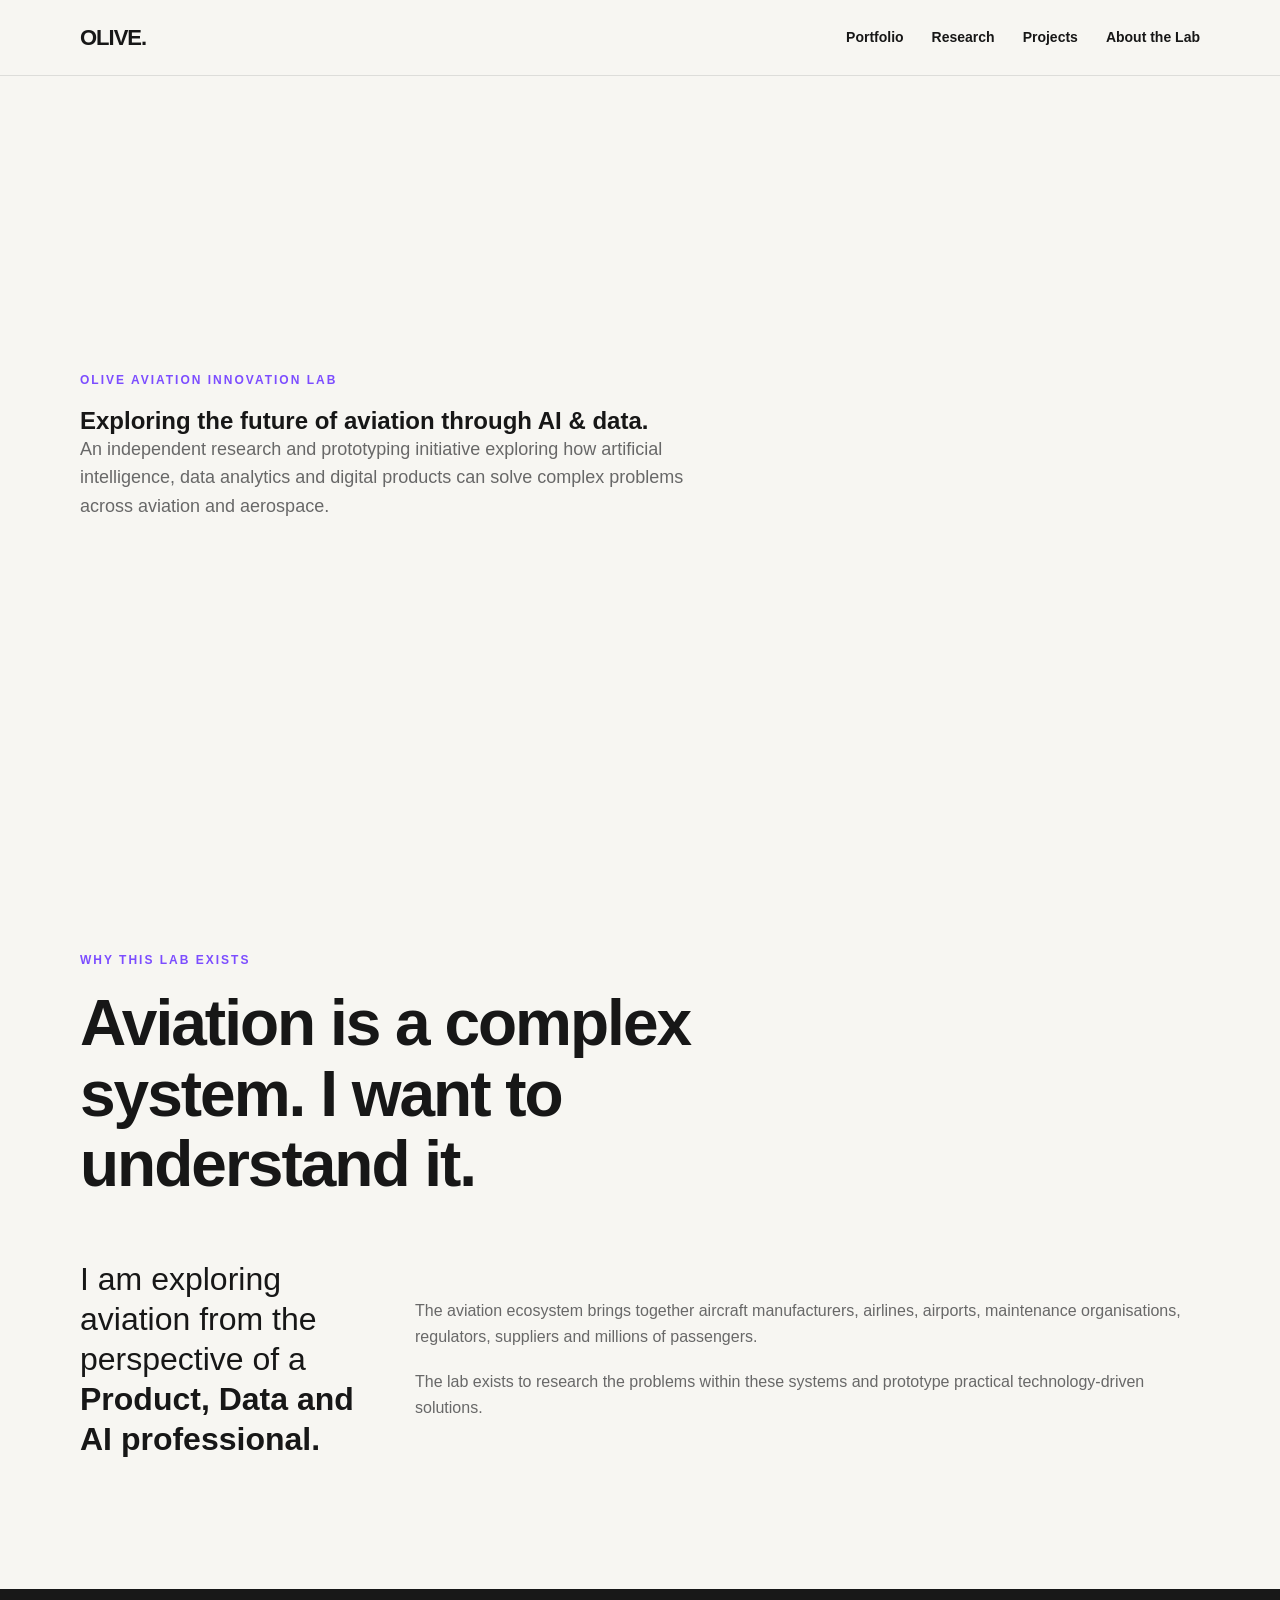
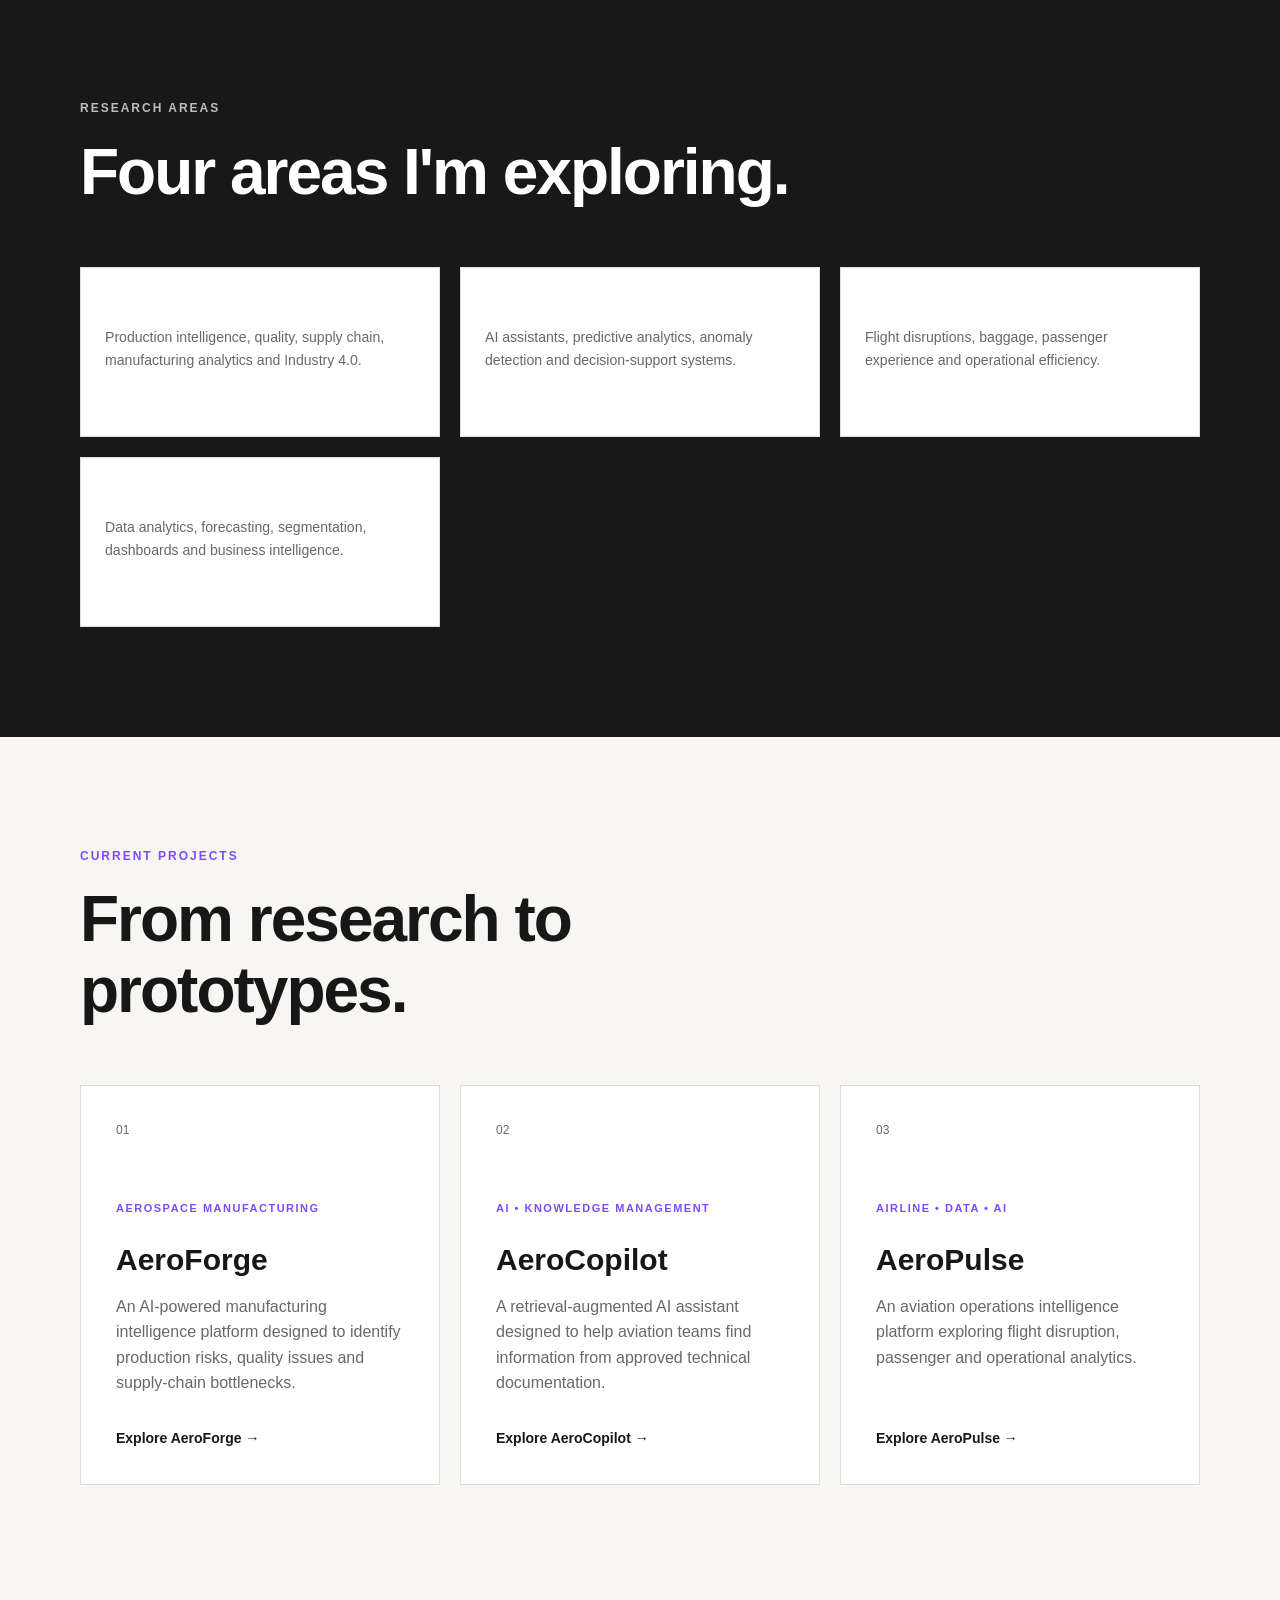
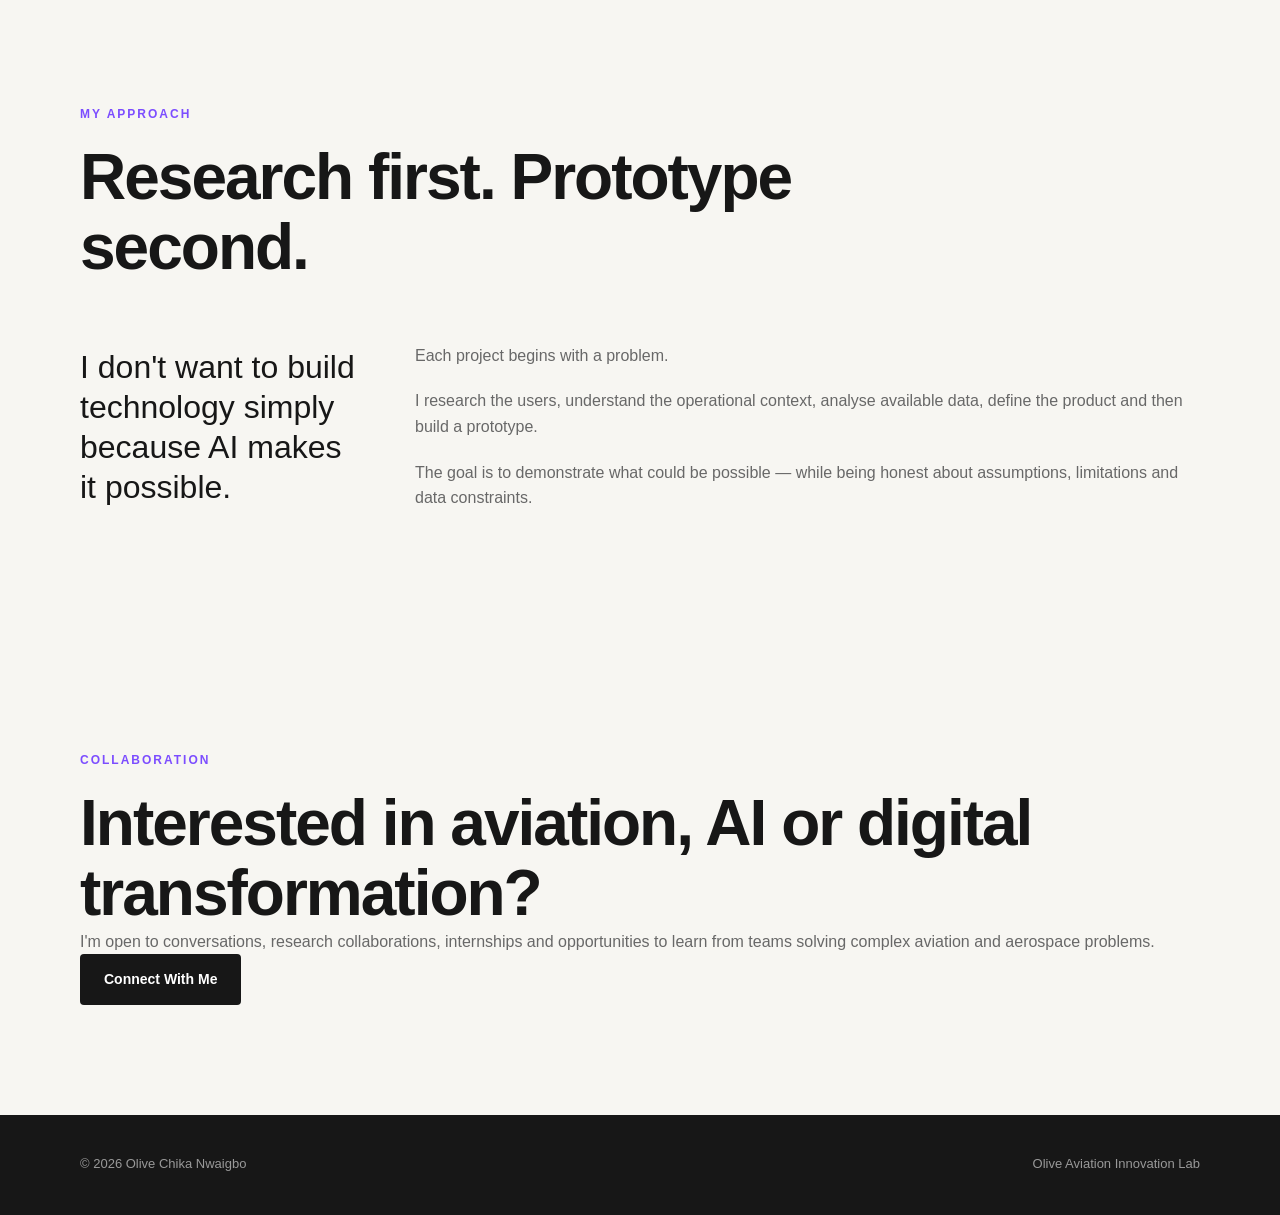
==== labs/aviation.html @ 3e19af4f "Initial portfolio website" ====
<!DOCTYPE html>
<html lang="en">

<head>

    <meta charset="UTF-8">

    <meta name="viewport"
          content="width=device-width, initial-scale=1.0">

    <meta name="description"
          content="Olive Aviation Innovation Lab — exploring AI, data and digital products for aviation and aerospace.">

    <title>Olive Aviation Innovation Lab</title>

    <link rel="stylesheet"
          href="../css/style.css">

</head>


<body>


<header class="navbar">

    <div class="container nav-container">

        <a href="../index.html"
           class="logo">
            OLIVE.
        </a>

        <nav class="nav-links">

            <a href="../index.html">
                Portfolio
            </a>

            <a href="#research">
                Research
            </a>

            <a href="#projects">
                Projects
            </a>

            <a href="#about-lab">
                About the Lab
            </a>

        </nav>

    </div>

</header>



<main>


<!-- =========================
     LAB HERO
========================== -->

<section class="hero">

    <div class="container">

        <p class="eyebrow">
            OLIVE AVIATION INNOVATION LAB
        </p>

        <h1>
            Exploring the future of
            <span>aviation through AI & data.</span>
        </h1>

        <p class="hero-description">

            An independent research and prototyping initiative
            exploring how artificial intelligence, data analytics
            and digital products can solve complex problems across
            aviation and aerospace.

        </p>

    </div>

</section>



<!-- =========================
     ABOUT LAB
========================== -->

<section id="about-lab"
         class="section">

    <div class="container">

        <div class="section-heading">

            <p class="eyebrow">
                WHY THIS LAB EXISTS
            </p>

            <h2>
                Aviation is a complex system.
                I want to understand it.
            </h2>

        </div>


        <div class="about-grid">

            <div>

                <p class="large-text">

                    I am exploring aviation from
                    the perspective of a
                    <strong>Product, Data and AI professional.</strong>

                </p>

            </div>


            <div>

                <p>

                    The aviation ecosystem brings together
                    aircraft manufacturers, airlines, airports,
                    maintenance organisations, regulators,
                    suppliers and millions of passengers.

                </p>


                <p>

                    The lab exists to research the problems
                    within these systems and prototype practical
                    technology-driven solutions.

                </p>

            </div>

        </div>

    </div>

</section>



<!-- =========================
     RESEARCH AREAS
========================== -->

<section id="research"
         class="section section-dark">

    <div class="container">

        <div class="section-heading">

            <p class="eyebrow">
                RESEARCH AREAS
            </p>

            <h2>
                Four areas I'm exploring.
            </h2>

        </div>


        <div class="skills-grid">


            <div class="skill">

                <h3>
                    Aerospace Manufacturing
                </h3>

                <p>

                    Production intelligence, quality,
                    supply chain, manufacturing analytics
                    and Industry 4.0.

                </p>

            </div>


            <div class="skill">

                <h3>
                    AI & Intelligent Systems
                </h3>

                <p>

                    AI assistants, predictive analytics,
                    anomaly detection and decision-support
                    systems.

                </p>

            </div>


            <div class="skill">

                <h3>
                    Airline & Airport Operations
                </h3>

                <p>

                    Flight disruptions, baggage,
                    passenger experience and operational
                    efficiency.

                </p>

            </div>


            <div class="skill">

                <h3>
                    Aviation Data Intelligence
                </h3>

                <p>

                    Data analytics, forecasting,
                    segmentation, dashboards and
                    business intelligence.

                </p>

            </div>


        </div>

    </div>

</section>



<!-- =========================
     PROJECTS
========================== -->

<section id="projects"
         class="section">

    <div class="container">

        <div class="section-heading">

            <p class="eyebrow">
                CURRENT PROJECTS
            </p>

            <h2>
                From research to prototypes.
            </h2>

        </div>


        <div class="project-grid">


            <!-- AEROFORGE -->

            <article class="project-card">

                <span class="project-number">
                    01
                </span>

                <p class="project-category">
                    AEROSPACE MANUFACTURING
                </p>

                <h3>
                    AeroForge
                </h3>

                <p>

                    An AI-powered manufacturing intelligence
                    platform designed to identify production
                    risks, quality issues and supply-chain
                    bottlenecks.

                </p>

                <a href="../projects/aeroforge.html"
                   class="project-link">

                    Explore AeroForge →

                </a>

            </article>



            <!-- AEROCOPILOT -->

            <article class="project-card">

                <span class="project-number">
                    02
                </span>

                <p class="project-category">
                    AI • KNOWLEDGE MANAGEMENT
                </p>

                <h3>
                    AeroCopilot
                </h3>

                <p>

                    A retrieval-augmented AI assistant
                    designed to help aviation teams find
                    information from approved technical
                    documentation.

                </p>

                <a href="../projects/aerocopilot.html"
                   class="project-link">

                    Explore AeroCopilot →

                </a>

            </article>



            <!-- AEROPULSE -->

            <article class="project-card">

                <span class="project-number">
                    03
                </span>

                <p class="project-category">
                    AIRLINE • DATA • AI
                </p>

                <h3>
                    AeroPulse
                </h3>

                <p>

                    An aviation operations intelligence
                    platform exploring flight disruption,
                    passenger and operational analytics.

                </p>

                <a href="../projects/aeropulse.html"
                   class="project-link">

                    Explore AeroPulse →

                </a>

            </article>


        </div>

    </div>

</section>



<!-- =========================
     LAB PRINCIPLES
========================== -->

<section class="section labs-section">

    <div class="container">

        <div class="section-heading">

            <p class="eyebrow">
                MY APPROACH
            </p>

            <h2>
                Research first.
                Prototype second.
            </h2>

        </div>


        <div class="about-grid">

            <div>

                <p class="large-text">

                    I don't want to build technology
                    simply because AI makes it possible.

                </p>

            </div>


            <div>

                <p>
                    Each project begins with a problem.
                </p>

                <p>
                    I research the users, understand the
                    operational context, analyse available
                    data, define the product and then build
                    a prototype.
                </p>

                <p>
                    The goal is to demonstrate what could
                    be possible — while being honest about
                    assumptions, limitations and data
                    constraints.
                </p>

            </div>

        </div>

    </div>

</section>



<!-- =========================
     CTA
========================== -->

<section class="section contact-section">

    <div class="container contact-content">

        <p class="eyebrow">
            COLLABORATION
        </p>

        <h2>
            Interested in aviation,
            AI or digital transformation?
        </h2>

        <p>
            I'm open to conversations, research
            collaborations, internships and opportunities
            to learn from teams solving complex aviation
            and aerospace problems.
        </p>

        <a href="../index.html#contact"
           class="btn btn-primary">

            Connect With Me

        </a>

    </div>

</section>


</main>



<footer>

    <div class="container footer-content">

        <p>
            © 2026 Olive Chika Nwaigbo
        </p>

        <p>
            Olive Aviation Innovation Lab
        </p>

    </div>

</footer>



<script src="../js/script.js"></script>

</body>

</html>
---- css/style.css ----
/* =========================================================
   OLIVE PORTFOLIO
   MAIN STYLESHEET
========================================================= */


/* =========================
   RESET
========================= */

* {
    margin: 0;
    padding: 0;
    box-sizing: border-box;
}

html {
    scroll-behavior: smooth;
}

body {
    font-family: Arial, Helvetica, sans-serif;
    background: #f7f6f2;
    color: #171717;
    line-height: 1.6;
}

a {
    text-decoration: none;
    color: inherit;
}

img {
    max-width: 100%;
}


/* =========================
   VARIABLES
========================= */

:root {
    --background: #f7f6f2;
    --white: #ffffff;
    --black: #171717;
    --muted: #686868;
    --line: #ddddda;
    --accent: #7c4dff;
    --dark: #181818;
}


/* =========================
   GLOBAL
========================= */

.container {
    width: min(1120px, 90%);
    margin: 0 auto;
}

.section {
    padding: 110px 0;
}

.section-heading {
    max-width: 760px;
    margin-bottom: 60px;
}

.eyebrow {
    font-size: 12px;
    font-weight: 700;
    letter-spacing: 2px;
    margin-bottom: 18px;
    color: var(--accent);
}

h1,
h2,
h3 {
    line-height: 1.1;
}

h2 {
    font-size: clamp(38px, 5vw, 64px);
    letter-spacing: -2px;
}

p {
    color: var(--muted);
}


/* =========================
   NAVIGATION
========================= */

.navbar {
    position: sticky;
    top: 0;
    z-index: 1000;
    background: rgba(247, 246, 242, 0.95);
    border-bottom: 1px solid var(--line);
}

.nav-container {
    height: 75px;
    display: flex;
    align-items: center;
    justify-content: space-between;
}

.logo {
    font-size: 22px;
    font-weight: 900;
    letter-spacing: -1px;
}

.nav-links {
    display: flex;
    gap: 28px;
}

.nav-links a {
    font-size: 14px;
    font-weight: 600;
}

.nav-links a:hover {
    color: var(--accent);
}


/* =========================
   HERO
========================= */

.hero {
    min-height: 85vh;
    display: flex;
    align-items: center;
    padding: 100px 0;
}

.hero-content {
    display: grid;
    grid-template-columns: 1.5fr 0.8fr;
    gap: 80px;
    align-items: center;
}

.hero-text h1 {
    font-size: clamp(55px, 8vw, 105px);
    letter-spacing: -6px;
    max-width: 900px;
    margin-bottom: 30px;
}

.hero-text h1 span {
    color: var(--accent);
}

.hero-description {
    max-width: 650px;
    font-size: 18px;
    margin-bottom: 25px;
}


/* =========================
   HERO CERTIFICATION
========================= */

.hero-certification {
    display: inline-flex;
    align-items: center;
    gap: 10px;
    margin: 5px 0 30px;
    font-size: 14px;
    font-weight: 600;
}

.certification-dot {
    width: 9px;
    height: 9px;
    border-radius: 50%;
    background: var(--accent);
    display: inline-block;
}


/* =========================
   HERO BUTTONS
========================= */

.hero-buttons {
    display: flex;
    gap: 15px;
    flex-wrap: wrap;
}


/* =========================
   BUTTONS
========================= */

.btn {
    display: inline-block;
    padding: 14px 24px;
    border-radius: 4px;
    font-size: 14px;
    font-weight: 700;
    transition: 0.2s ease;
}

.btn-primary {
    background: var(--black);
    color: var(--white);
}

.btn-primary:hover {
    transform: translateY(-2px);
    background: var(--accent);
}

.btn-secondary {
    border: 1px solid var(--black);
}

.btn-secondary:hover {
    background: var(--black);
    color: var(--white);
}


/* =========================
   HERO CARD
========================= */

.hero-card {
    background: var(--black);
    color: var(--white);
    padding: 45px;
    min-height: 350px;
    display: flex;
    flex-direction: column;
    justify-content: center;
}

.hero-card p {
    color: #bdbdbd;
}

.status-dot {
    width: 10px;
    height: 10px;
    background: #ffffff;
    border-radius: 50%;
    margin-bottom: 30px;
}

.card-label {
    font-size: 11px;
    letter-spacing: 2px;
    font-weight: 700;
    margin-bottom: 15px;
}

.hero-card h2 {
    font-size: 36px;
    color: var(--white);
    margin-bottom: 18px;
    letter-spacing: -1px;
}

.card-tag {
    margin-top: 30px;
    font-size: 12px;
    border: 1px solid #555;
    padding: 10px 12px;
    width: fit-content;
}


/* =========================
   ABOUT
========================= */

.about-grid {
    display: grid;
    grid-template-columns: 1fr 1fr;
    gap: 100px;
}

.large-text {
    font-size: 32px;
    line-height: 1.25;
    color: var(--black);
}

.about-grid p {
    margin-bottom: 20px;
}


/* =========================
   DARK SECTION
========================= */

.section-dark {
    background: var(--dark);
    color: var(--white);
}

.section-dark h2 {
    color: var(--white);
}

.section-dark .eyebrow {
    color: #ffffff;
}

.section-dark .section-heading p {
    color: #bdbdbd;
}


/* =========================
   EXPERIENCE
========================= */

.experience-card {
    display: grid;
    grid-template-columns: 180px 1fr;
    gap: 40px;
    padding: 40px 0;
    border-top: 1px solid #3a3a3a;
}

.experience-card:last-of-type {
    border-bottom: 1px solid #3a3a3a;
}

.experience-date {
    font-size: 12px;
    letter-spacing: 1px;
    color: #999;
}

.experience-card h3 {
    font-size: 28px;
    margin-bottom: 8px;
    color: var(--white);
}

.experience-card p {
    color: #bdbdbd;
}

.company {
    color: #ffffff !important;
    font-weight: 700;
    margin-bottom: 18px;
}

.experience-cta {
    margin-top: 35px;
}


/* =========================
   PROJECTS
========================= */

.project-grid {
    display: grid;
    grid-template-columns: repeat(3, 1fr);
    gap: 20px;
}

.project-card {
    border: 1px solid var(--line);
    padding: 35px;
    min-height: 400px;
    display: flex;
    flex-direction: column;
    transition: 0.2s ease;
    background: var(--white);
}

.project-card:hover {
    transform: translateY(-5px);
    border-color: var(--black);
}

.project-number {
    font-size: 12px;
    color: var(--muted);
    margin-bottom: 60px;
}

.project-category {
    font-size: 11px;
    font-weight: 700;
    letter-spacing: 1.5px;
    color: var(--accent);
    margin-bottom: 15px;
}

.project-card h3 {
    font-size: 30px;
    margin-bottom: 18px;
}

.project-card p {
    margin-bottom: 25px;
}

.project-link {
    margin-top: auto;
    font-weight: 700;
    font-size: 14px;
}

.project-link:hover {
    color: var(--accent);
}


/* =========================
   CERTIFICATIONS — COMPACT
========================= */

.certifications-section {
    background: var(--background);
}

.certifications-intro {
    max-width: 600px;
    margin-bottom: 25px;
}

/* AIPMM */
.featured-certification {
    display: flex;
    align-items: center;
    gap: 18px;
    padding: 16px;
    background: var(--white);
    border: 1px solid var(--line);
    margin-bottom: 18px;
}

.featured-certification img {
    width: 90px;
    height: 60px;
    object-fit: cover;
    flex-shrink: 0;
    border: 1px solid var(--line);
}

.featured-certification h3 {
    font-size: 1rem;
    margin: 0 0 4px;
}

.featured-certification p {
    font-size: 0.78rem;
    margin: 0 0 6px;
}

/* Other certificates */
.certification-grid {
    display: grid;
    grid-template-columns: repeat(3, 1fr);
    gap: 10px;
}

.certificate-card {
    display: flex;
    align-items: center;
    gap: 10px;
    padding: 9px;
    background: var(--white);
    border: 1px solid var(--line);
    min-height: 70px;
}

.certificate-card img {
    width: 48px;
    height: 38px;
    object-fit: cover;
    flex-shrink: 0;
    border: 1px solid var(--line);
}

.certificate-card h4 {
    font-size: 0.72rem;
    line-height: 1.2;
    margin: 0 0 2px;
}

.certificate-card p {
    font-size: 0.62rem;
    line-height: 1.2;
    color: var(--muted);
    margin: 0;
}

.certificate-link {
    display: inline-block;
    margin-top: 3px;
    font-size: 0.6rem;
    color: var(--accent);
    text-decoration: none;
}

.certificate-link:hover {
    text-decoration: underline;
}

/* Mobile */
@media (max-width: 768px) {
    .certification-grid {
        grid-template-columns: repeat(2, 1fr);
    }

    .featured-certification img {
        width: 80px;
        height: 53px;
    }
}

@media (max-width: 500px) {
    .certification-grid {
        grid-template-columns: 1fr;
    }

    .featured-certification {
        gap: 12px;
        padding: 12px;
    }

    .featured-certification img {
        width: 70px;
        height: 47px;
    }
}


/* =========================
   FOOTER
========================= */

footer {
    background: var(--black);
    color: var(--white);
}

.footer-content {
    min-height: 100px;
    display: flex;
    align-items: center;
    justify-content: space-between;
}

.footer-content p {
    color: #999;
    font-size: 13px;
}


/* =========================================================
   PROJECT CASE STUDY PAGES
   AeroForge / AeroCopilot / AeroPulse
========================================================= */

.project-hero {
    padding: 150px 8% 100px;
    max-width: 1100px;
}

.project-label,
.section-label {
    font-size: 0.75rem;
    letter-spacing: 0.12em;
    text-transform: uppercase;
    font-weight: 700;
    color: var(--accent);
    margin-bottom: 25px;
}

.project-hero h1 {
    font-size: clamp(4rem, 10vw, 8rem);
    line-height: 0.9;
    margin-bottom: 30px;
}

.project-subtitle {
    font-size: 1.8rem;
    max-width: 800px;
    margin-bottom: 25px;
}

.project-introduction {
    color: var(--muted);
    font-size: 1.1rem;
    line-height: 1.8;
    max-width: 750px;
}

.project-section {
    padding: 100px 8%;
}

.project-section h2 {
    font-size: clamp(2rem, 5vw, 4rem);
    line-height: 1.05;
    max-width: 900px;
    margin-bottom: 35px;
}

.project-section p {
    max-width: 800px;
    line-height: 1.8;
    color: var(--muted);
    margin-bottom: 20px;
}

.light-section {
    background: #eeeeea;
}

.dark-section {
    background: var(--dark);
    color: white;
}

.dark-section p {
    color: #c9c9c9;
}

.problem-question {
    margin-top: 50px;
    padding: 35px;
    border-left: 4px solid var(--accent);
    background: rgba(124, 77, 255, 0.07);
    max-width: 850px;
    line-height: 1.7;
}


/* =========================
   CASE STUDY CARDS
========================= */

.project-section .project-grid {
    display: grid;
    grid-template-columns: repeat(2, 1fr);
    gap: 25px;
    margin-top: 50px;
}

.project-section .project-card {
    background: white;
    padding: 35px;
    border: 1px solid var(--line);
    min-height: auto;
}

.project-section .project-card h3 {
    margin-bottom: 15px;
    font-size: 1.3rem;
}

.project-section .project-card p {
    margin-bottom: 0;
}


/* =========================
   SOLUTION LIST
========================= */

.solution-list {
    display: grid;
    grid-template-columns: repeat(2, 1fr);
    gap: 45px;
    margin-top: 60px;
}

.solution-list > div {
    border-top: 1px solid var(--line);
    padding-top: 25px;
}

.solution-list span {
    color: var(--accent);
    font-weight: 700;
}

.solution-list h3 {
    margin: 15px 0;
}


/* =========================
   MVP
========================= */

.mvp-grid {
    display: grid;
    grid-template-columns: repeat(3, 1fr);
    gap: 30px;
    margin-top: 60px;
}

.mvp-grid > div {
    border: 1px solid #3b3b3b;
    padding: 30px;
}

.mvp-grid strong {
    color: var(--accent);
    font-size: 1.5rem;
}

.mvp-grid h3 {
    margin: 20px 0 10px;
}


/* =========================
   DATA TAGS
========================= */

.data-tags {
    display: flex;
    flex-wrap: wrap;
    gap: 12px;
    margin-top: 40px;
}

.data-tags span {
    padding: 12px 18px;
    border: 1px solid var(--line);
    border-radius: 30px;
    font-size: 0.9rem;
}


/* =========================
   MODEL BOX
========================= */

.model-box {
    margin: 40px 0;
    padding: 30px;
    border: 1px solid var(--line);
    max-width: 500px;
}

.model-box h3 {
    margin-bottom: 10px;
}

.small-note {
    font-size: 0.85rem;
}


/* =========================
   AI EXAMPLE
========================= */

.ai-example {
    margin-top: 45px;
    padding: 35px;
    background: #f1f0ec;
    max-width: 850px;
}

.ai-example .question {
    font-weight: 700;
    color: var(--black);
}


/* =========================
   PROTOTYPE
========================= */

.prototype-placeholder {
    margin-top: 50px;
    min-height: 300px;
    border: 1px dashed #555;
    display: flex;
    align-items: center;
    justify-content: center;
}

.prototype-placeholder p {
    text-align: center;
    color: #aaa;
}


/* =========================
   PROJECT CTA
========================= */

.project-cta {
    padding: 100px 8%;
    text-align: center;
}

.project-cta h2 {
    font-size: clamp(2rem, 5vw, 4rem);
    margin-bottom: 35px;
}


/* =========================================================
   MOBILE
========================================================= */

@media (max-width: 800px) {

    /* Navigation */

    .nav-links {
        display: none;
    }


    /* Hero */

    .hero-content {
        grid-template-columns: 1fr;
        gap: 50px;
    }

    .hero-text h1 {
        letter-spacing: -3px;
    }


    /* About */

    .about-grid {
        grid-template-columns: 1fr;
        gap: 40px;
    }


    /* Projects */

    .project-grid {
        grid-template-columns: 1fr;
    }


    /* Experience */

    .experience-card {
        grid-template-columns: 1fr;
        gap: 15px;
    }


    /* Certifications */

    .featured-certification {
        grid-template-columns: 1fr;
    }

    .certificate-placeholder {
        width: 100%;
        height: 190px;
    }

    .certification-grid {
        grid-template-columns: repeat(2, 1fr);
    }


    /* Innovation Lab */

    .lab-card {
        grid-template-columns: 1fr;
        gap: 30px;
        padding: 35px;
    }

    .lab-content h3 {
        font-size: 35px;
    }


    /* Skills */

    .skills-grid {
        grid-template-columns: 1fr;
    }

    .skill,
    .skill:nth-child(3n + 2),
    .skill:nth-child(3n + 3) {
        padding: 30px 0;
        border-left: none;
    }


    /* Case study pages */

    .project-hero {
        padding: 110px 6% 70px;
    }

    .project-section {
        padding: 70px 6%;
    }

    .project-section .project-grid,
    .solution-list,
    .mvp-grid {
        grid-template-columns: 1fr;
    }

    .project-subtitle {
        font-size: 1.35rem;
    }


    /* Footer */

    .footer-content {
        flex-direction: column;
        justify-content: center;
        gap: 10px;
    }

}


/* =========================================================
   SMALL MOBILE
========================================================= */

@media (max-width: 550px) {

    .section {
        padding: 80px 0;
    }

    .hero {
        padding: 80px 0;
    }

    .hero-card {
        padding: 30px;
    }

    .certification-grid {
        grid-template-columns: 1fr;
    }

    .certificate-card {
        grid-template-columns: 90px 1fr;
    }

    .certificate-small-image {
        width: 90px;
        height: 80px;
    }

    .certificate-placeholder {
        height: 160px;
    }

}
/* =========================
   CAPABILITIES
========================= */

.skills-grid {
    display: grid;
    grid-template-columns: repeat(3, 1fr);
    gap: 20px;
    margin-top: 35px;
}

.skill {
    background: var(--white);
    border: 1px solid var(--line);
    padding: 28px 24px;
    min-height: 170px;
    display: flex;
    flex-direction: column;
    justify-content: flex-start;
    transition: transform 0.2s ease, box-shadow 0.2s ease;
}

.skill:hover {
    transform: translateY(-4px);
    box-shadow: 0 10px 25px rgba(0, 0, 0, 0.06);
}

.skill h3 {
    font-size: 1rem;
    margin-bottom: 12px;
}

.skill p {
    font-size: 0.88rem;
    line-height: 1.7;
    color: var(--muted);
    margin: 0;
}


/* =========================
   CAPABILITIES - TABLET
========================= */

@media (max-width: 900px) {

    .skills-grid {
        grid-template-columns: repeat(2, 1fr);
    }

}


/* =========================
   CAPABILITIES - MOBILE
========================= */

@media (max-width: 600px) {

    .skills-grid {
        grid-template-columns: 1fr;
        gap: 14px;
    }

    .skill {
        min-height: auto;
        padding: 22px;
    }

}
/* =========================
   ABOUT PHOTO
========================= */

.about-grid {
    display: grid;
    grid-template-columns: 280px 1fr;
    gap: 55px;
    align-items: center;
}

.about-photo {
    width: 280px;
}

.about-photo img {
    width: 100%;
    height: 340px;
    object-fit: cover;
    display: block;
    border: 1px solid var(--line);
}

.about-content {
    max-width: 700px;
}


/* =========================
   ABOUT PHOTO - TABLET
========================= */

@media (max-width: 768px) {

    .about-grid {
        grid-template-columns: 220px 1fr;
        gap: 30px;
    }

    .about-photo {
        width: 220px;
    }

    .about-photo img {
        height: 280px;
    }

}


/* =========================
   ABOUT PHOTO - MOBILE
========================= */

@media (max-width: 600px) {

    .about-grid {
        grid-template-columns: 1fr;
        gap: 25px;
    }

    .about-photo {
        width: 180px;
    }

    .about-photo img {
        height: 220px;
    }

}
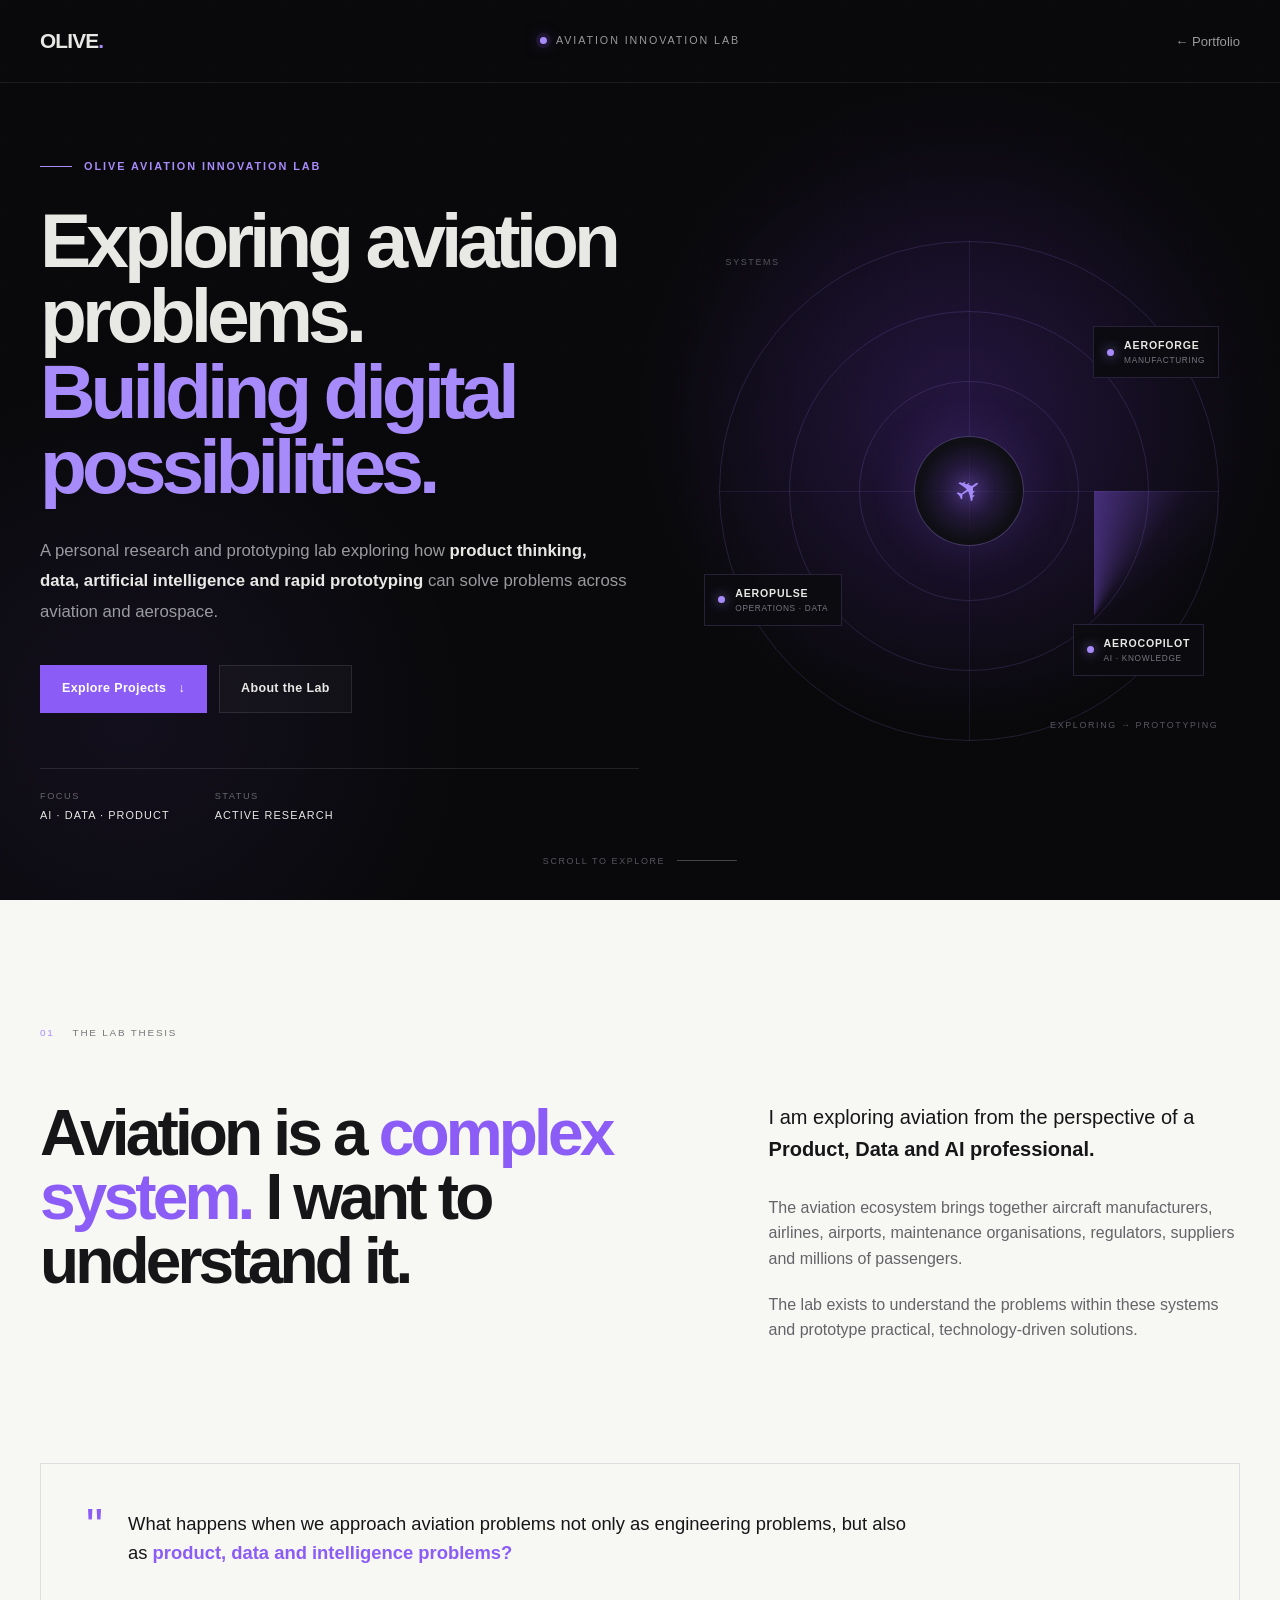
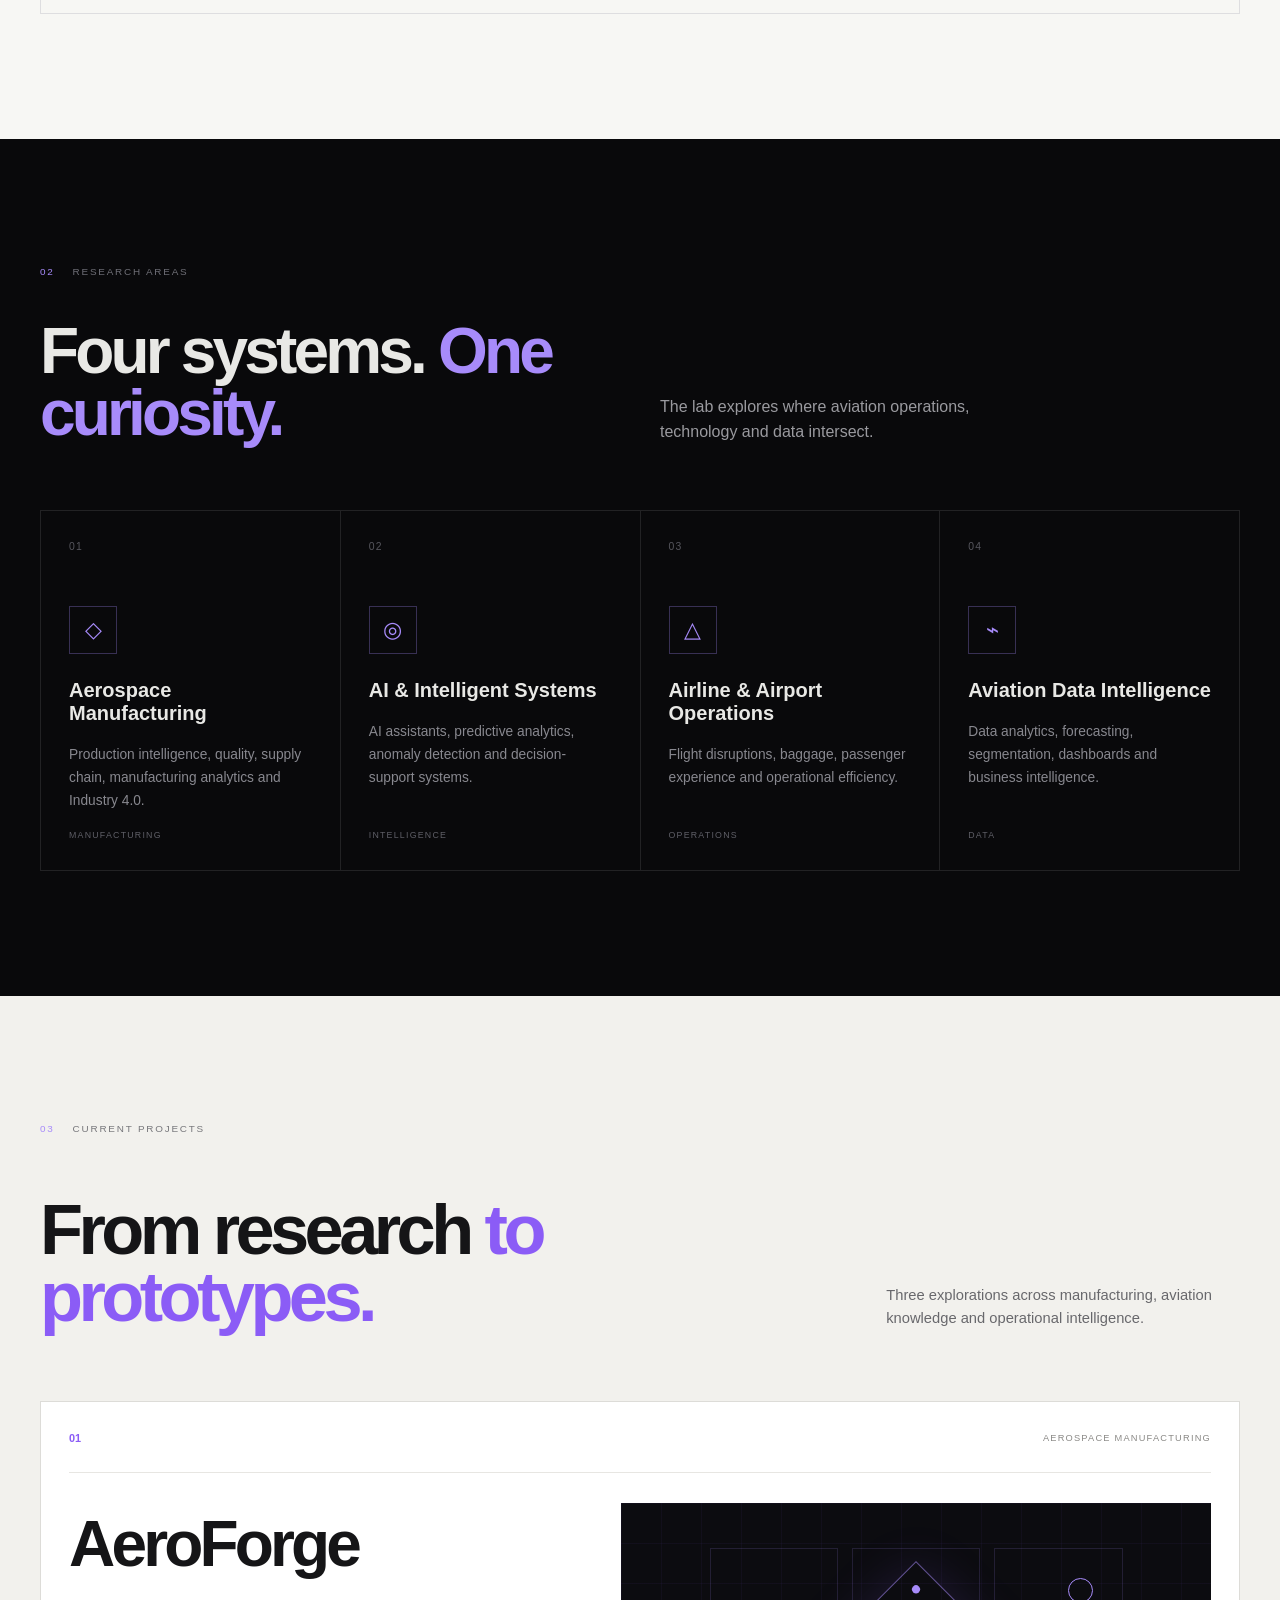
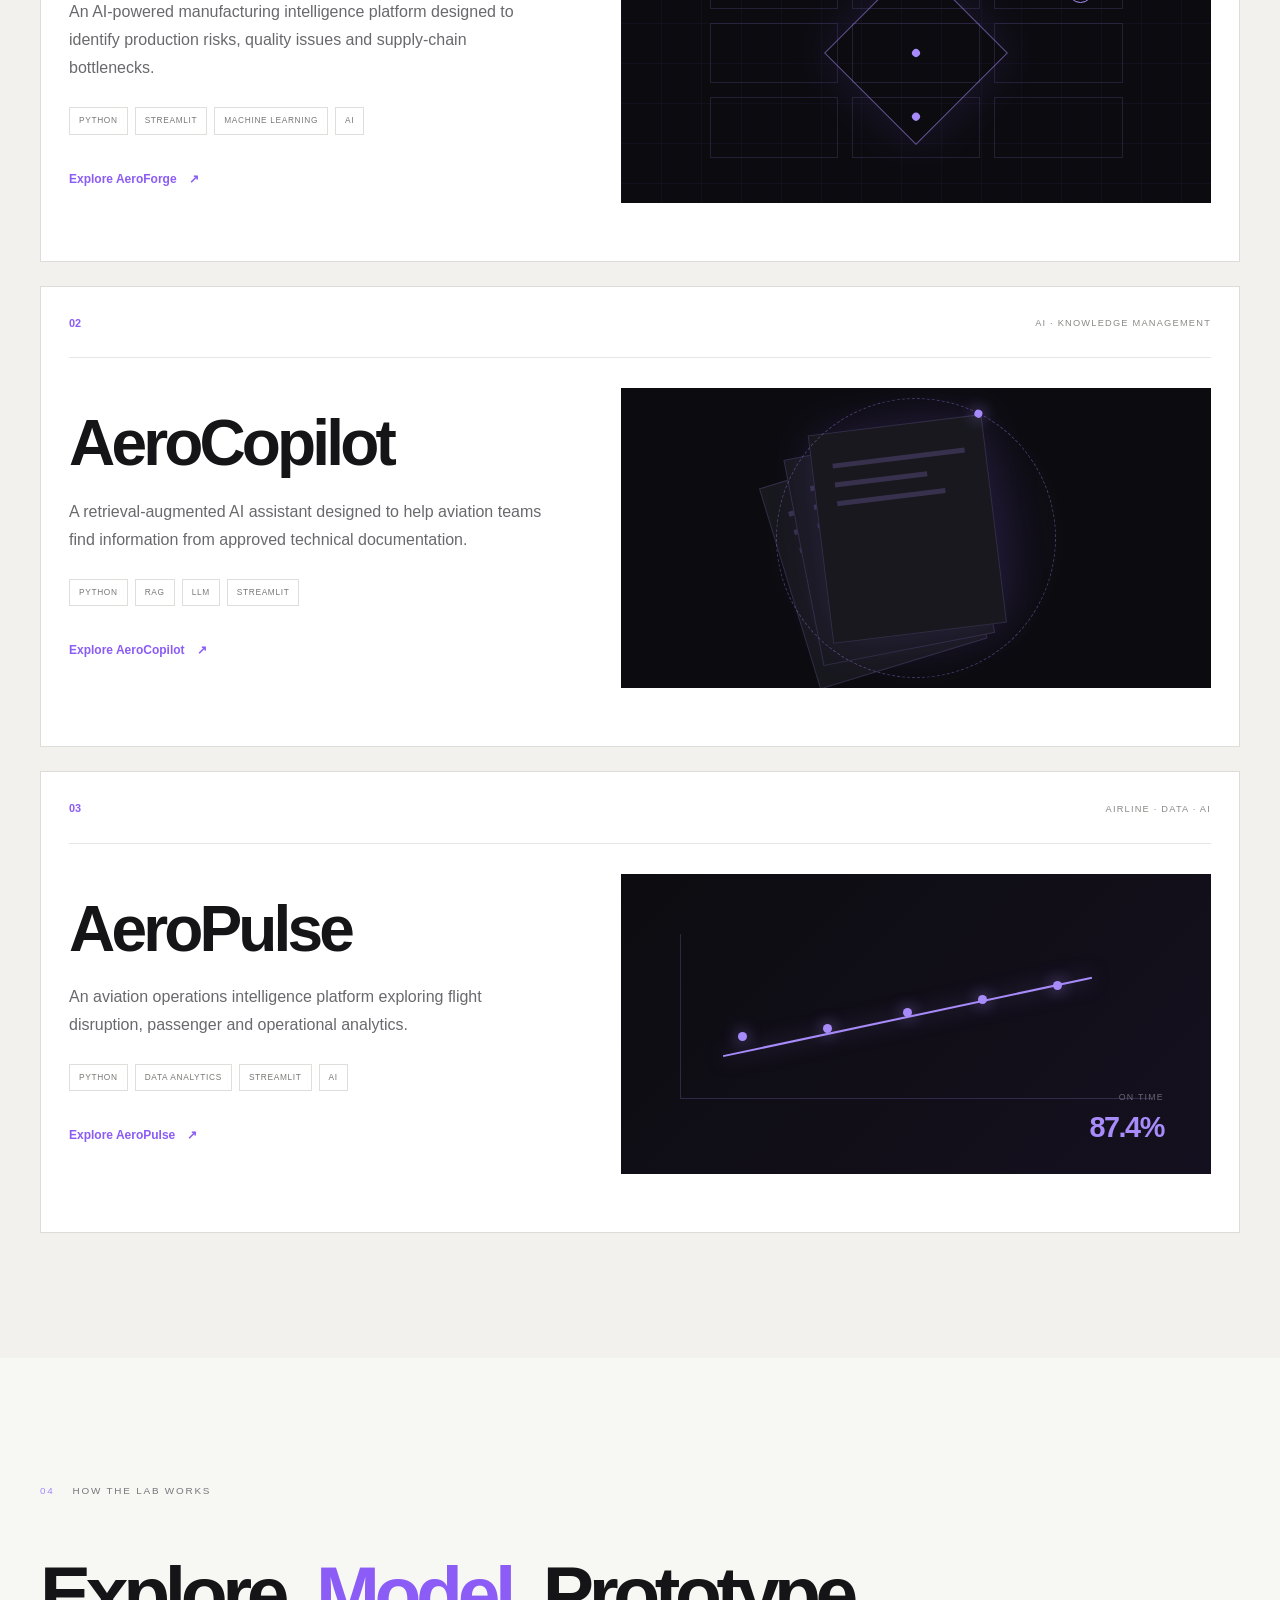
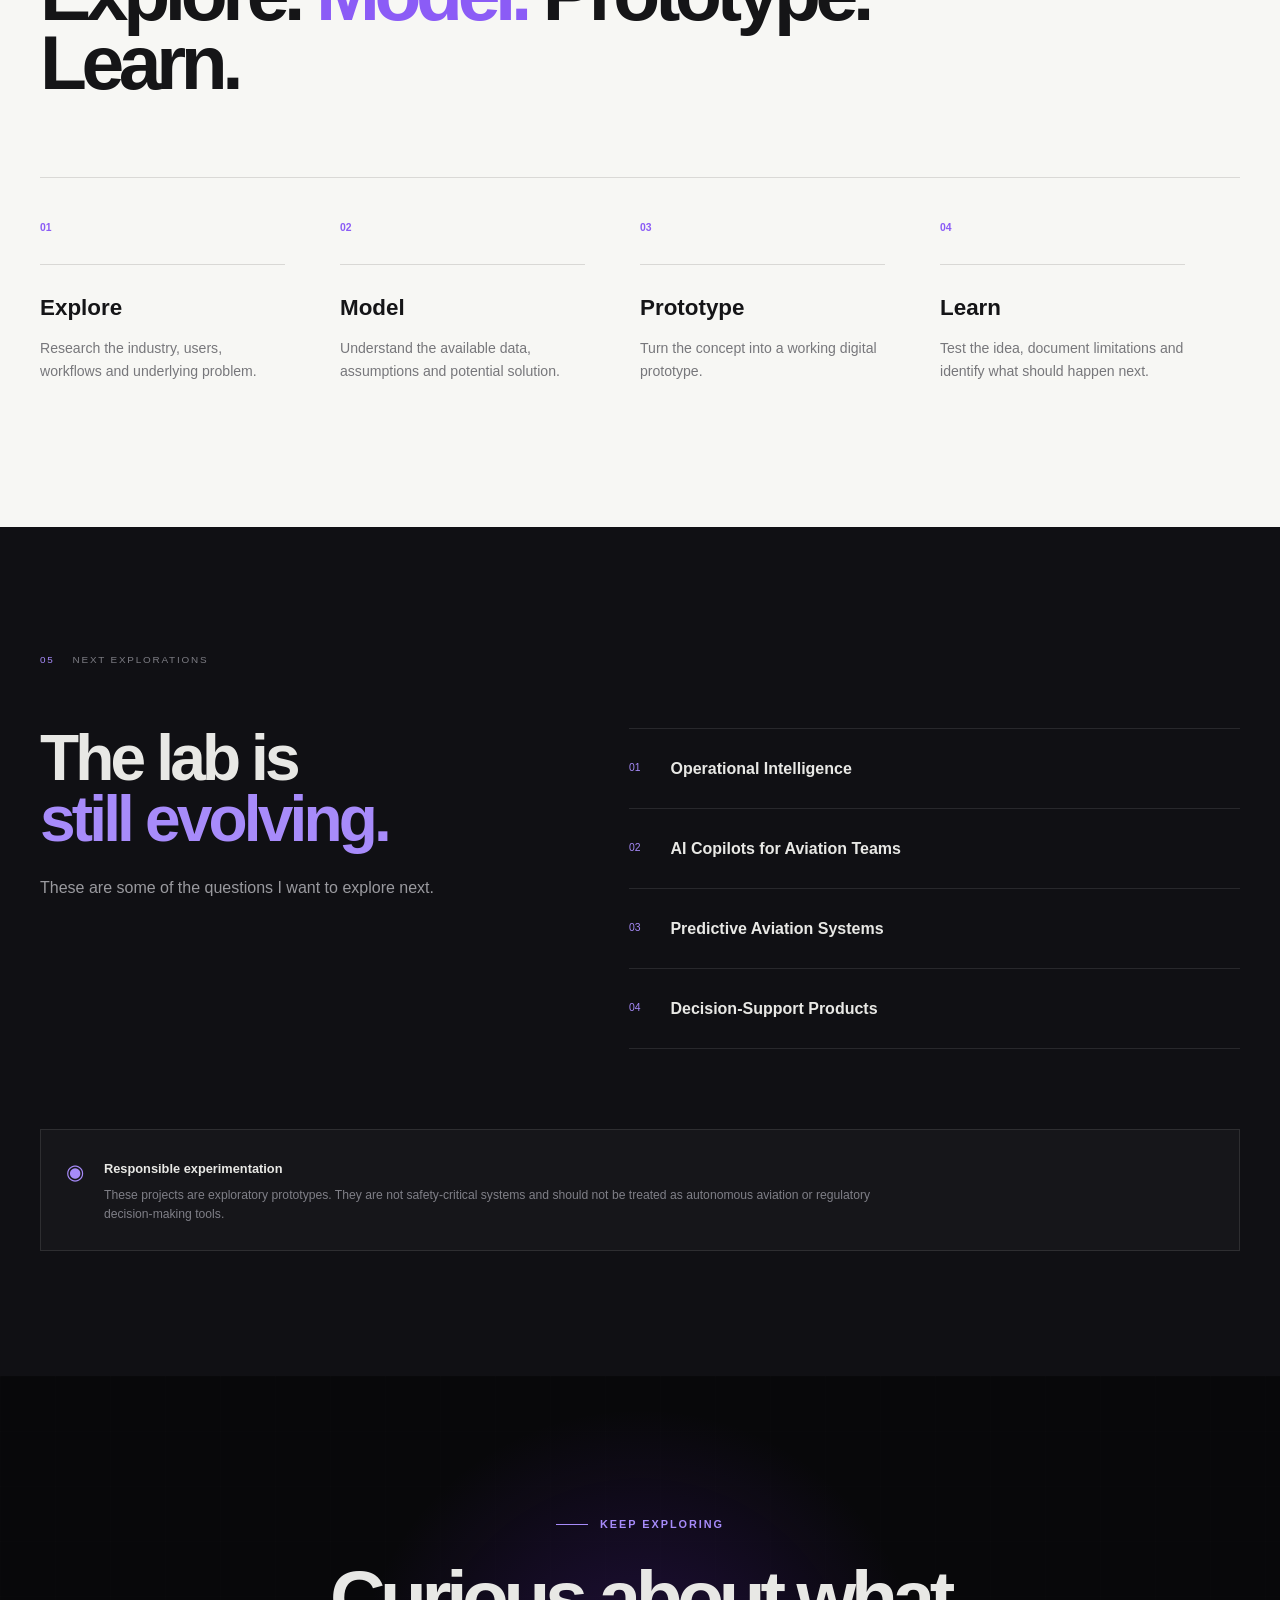
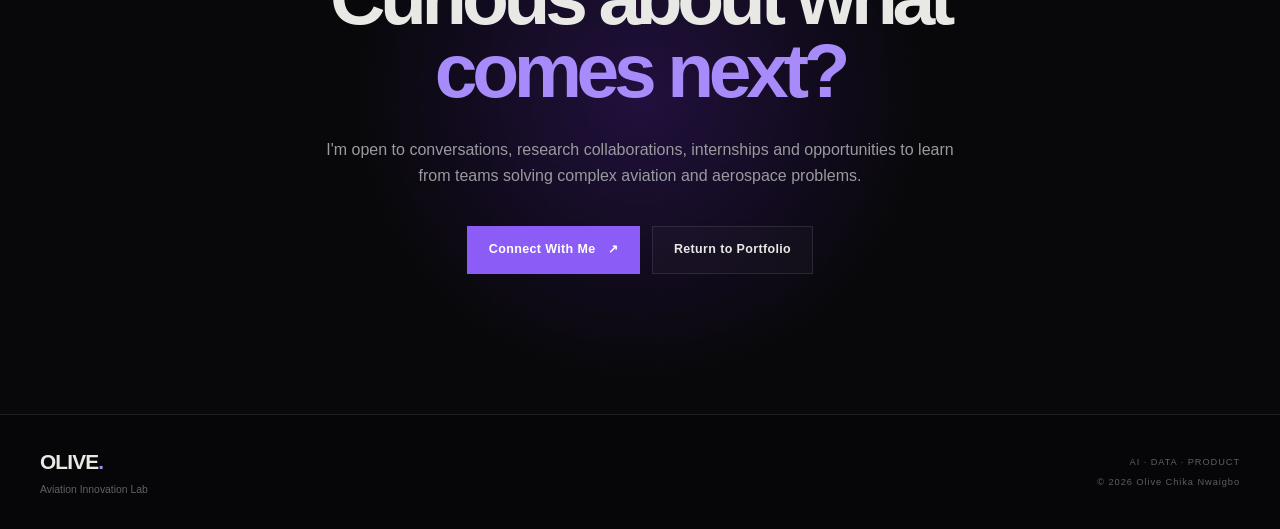
==== commit 2a26c6d4: "Redesign portfolio homepage and aviation innovation lab" ====
--- a/labs/aviation.html
+++ b/labs/aviation.html
@@ -13,8 +13,9 @@
 
     <title>Olive Aviation Innovation Lab</title>
 
+    <!-- LAB-SPECIFIC CSS -->
     <link rel="stylesheet"
-          href="../css/style.css">
+          href="aviation.css">
 
 </head>
 
@@ -22,34 +23,37 @@
 <body>
 
 
-<header class="navbar">
-
-    <div class="container nav-container">
+<!-- =========================================================
+     NAVIGATION
+========================================================= -->
+
+<header class="lab-nav">
+
+    <div class="lab-container nav-inner">
 
         <a href="../index.html"
-           class="logo">
-            OLIVE.
+           class="lab-logo">
+            OLIVE<span>.</span>
         </a>
 
-        <nav class="nav-links">
-
-            <a href="../index.html">
-                Portfolio
-            </a>
-
-            <a href="#research">
-                Research
-            </a>
-
-            <a href="#projects">
-                Projects
-            </a>
-
-            <a href="#about-lab">
-                About the Lab
-            </a>
-
-        </nav>
+
+        <div class="lab-nav-center">
+
+            <span class="nav-status-dot"></span>
+
+            <span>
+                AVIATION INNOVATION LAB
+            </span>
+
+        </div>
+
+
+        <a href="../index.html"
+           class="back-link">
+
+            ← Portfolio
+
+        </a>
 
     </div>
 
@@ -60,132 +64,391 @@
 <main>
 
 
-<!-- =========================
-     LAB HERO
-========================== -->
-
-<section class="hero">
-
-    <div class="container">
-
-        <p class="eyebrow">
-            OLIVE AVIATION INNOVATION LAB
-        </p>
-
-        <h1>
-            Exploring the future of
-            <span>aviation through AI & data.</span>
-        </h1>
-
-        <p class="hero-description">
-
-            An independent research and prototyping initiative
-            exploring how artificial intelligence, data analytics
-            and digital products can solve complex problems across
-            aviation and aerospace.
-
-        </p>
+<!-- =========================================================
+     HERO
+========================================================= -->
+
+<section class="lab-hero">
+
+    <!-- Decorative grid -->
+
+    <div class="hero-grid"></div>
+
+    <div class="hero-glow"></div>
+
+
+    <div class="lab-container hero-layout">
+
+
+        <!-- LEFT -->
+
+        <div class="hero-copy">
+
+            <div class="lab-eyebrow">
+
+                <span class="eyebrow-line"></span>
+
+                <span>
+                    OLIVE AVIATION INNOVATION LAB
+                </span>
+
+            </div>
+
+
+            <h1>
+
+                Exploring aviation problems.
+                
+                <span>
+                    Building digital possibilities.
+                </span>
+
+            </h1>
+
+
+            <p class="hero-text">
+
+                A personal research and prototyping lab exploring
+                how <strong>product thinking, data, artificial intelligence
+                and rapid prototyping</strong> can solve problems across
+                aviation and aerospace.
+
+            </p>
+
+
+            <div class="hero-actions">
+
+                <a href="#projects"
+                   class="lab-button primary-button">
+
+                    Explore Projects
+
+                    <span>↓</span>
+
+                </a>
+
+
+                <a href="#about-lab"
+                   class="lab-button secondary-button">
+
+                    About the Lab
+
+                </a>
+
+            </div>
+
+
+            <div class="hero-meta">
+
+                <div>
+
+                    <span class="meta-label">
+                        FOCUS
+                    </span>
+
+                    <span>
+                        AI · DATA · PRODUCT
+                    </span>
+
+                </div>
+
+
+                <div>
+
+                    <span class="meta-label">
+                        STATUS
+                    </span>
+
+                    <span>
+                        ACTIVE RESEARCH
+                    </span>
+
+                </div>
+
+            </div>
+
+        </div>
+
+
+
+        <!-- RIGHT — AVIATION RADAR -->
+
+        <div class="hero-visual">
+
+
+            <div class="radar-wrapper">
+
+
+                <div class="radar-ring ring-one"></div>
+
+                <div class="radar-ring ring-two"></div>
+
+                <div class="radar-ring ring-three"></div>
+
+
+                <div class="radar-cross horizontal"></div>
+
+                <div class="radar-cross vertical"></div>
+
+
+                <div class="radar-sweep"></div>
+
+
+                <!-- Center -->
+
+                <div class="radar-center">
+
+                    <div class="plane-icon">
+                        ✈
+                    </div>
+
+                </div>
+
+
+                <!-- Project nodes -->
+
+                <a href="../projects/aeroforge.html"
+                   class="radar-node node-one">
+
+                    <span class="node-dot"></span>
+
+                    <div>
+
+                        <strong>
+                            AEROFORGE
+                        </strong>
+
+                        <small>
+                            MANUFACTURING
+                        </small>
+
+                    </div>
+
+                </a>
+
+
+                <a href="../projects/aerocopilot.html"
+                   class="radar-node node-two">
+
+                    <span class="node-dot"></span>
+
+                    <div>
+
+                        <strong>
+                            AEROCOPILOT
+                        </strong>
+
+                        <small>
+                            AI · KNOWLEDGE
+                        </small>
+
+                    </div>
+
+                </a>
+
+
+                <a href="../projects/aeropulse.html"
+                   class="radar-node node-three">
+
+                    <span class="node-dot"></span>
+
+                    <div>
+
+                        <strong>
+                            AEROPULSE
+                        </strong>
+
+                        <small>
+                            OPERATIONS · DATA
+                        </small>
+
+                    </div>
+
+                </a>
+
+
+            </div>
+
+
+            <div class="visual-label label-top">
+                SYSTEMS
+            </div>
+
+            <div class="visual-label label-bottom">
+                EXPLORING → PROTOTYPING
+            </div>
+
+
+        </div>
 
     </div>
 
+
+    <!-- Scroll -->
+
+    <div class="hero-scroll">
+
+        <span>SCROLL TO EXPLORE</span>
+
+        <span class="scroll-line"></span>
+
+    </div>
+
 </section>
 
 
 
-<!-- =========================
-     ABOUT LAB
-========================== -->
+<!-- =========================================================
+     LAB THESIS
+========================================================= -->
 
 <section id="about-lab"
-         class="section">
-
-    <div class="container">
-
-        <div class="section-heading">
-
-            <p class="eyebrow">
-                WHY THIS LAB EXISTS
+         class="lab-section thesis-section">
+
+    <div class="lab-container">
+
+
+        <div class="section-label">
+
+            <span>
+                01
+            </span>
+
+            <span>
+                THE LAB THESIS
+            </span>
+
+        </div>
+
+
+        <div class="thesis-grid">
+
+
+            <div>
+
+                <h2>
+
+                    Aviation is a
+                    <span>complex system.</span>
+
+                    I want to understand it.
+
+                </h2>
+
+            </div>
+
+
+            <div class="thesis-copy">
+
+                <p class="large-copy">
+
+                    I am exploring aviation from the perspective
+                    of a <strong>Product, Data and AI professional.</strong>
+
+                </p>
+
+
+                <p>
+
+                    The aviation ecosystem brings together aircraft
+                    manufacturers, airlines, airports, maintenance
+                    organisations, regulators, suppliers and millions
+                    of passengers.
+
+                </p>
+
+
+                <p>
+
+                    The lab exists to understand the problems within
+                    these systems and prototype practical,
+                    technology-driven solutions.
+
+                </p>
+
+            </div>
+
+        </div>
+
+
+        <div class="thesis-statement">
+
+            <span class="statement-mark">
+                "
+            </span>
+
+            <p>
+
+                What happens when we approach aviation problems
+                not only as engineering problems, but also as
+                <strong>product, data and intelligence problems?</strong>
+
             </p>
 
+        </div>
+
+    </div>
+
+</section>
+
+
+
+<!-- =========================================================
+     RESEARCH AREAS
+========================================================= -->
+
+<section id="research"
+         class="lab-section research-section">
+
+    <div class="lab-container">
+
+
+        <div class="section-header-dark">
+
+            <div class="section-label light-label">
+
+                <span>
+                    02
+                </span>
+
+                <span>
+                    RESEARCH AREAS
+                </span>
+
+            </div>
+
+
             <h2>
-                Aviation is a complex system.
-                I want to understand it.
+
+                Four systems.
+                <span>One curiosity.</span>
+
             </h2>
 
-        </div>
-
-
-        <div class="about-grid">
-
-            <div>
-
-                <p class="large-text">
-
-                    I am exploring aviation from
-                    the perspective of a
-                    <strong>Product, Data and AI professional.</strong>
-
-                </p>
-
-            </div>
-
-
-            <div>
-
-                <p>
-
-                    The aviation ecosystem brings together
-                    aircraft manufacturers, airlines, airports,
-                    maintenance organisations, regulators,
-                    suppliers and millions of passengers.
-
-                </p>
-
-
-                <p>
-
-                    The lab exists to research the problems
-                    within these systems and prototype practical
-                    technology-driven solutions.
-
-                </p>
-
-            </div>
-
-        </div>
-
-    </div>
-
-</section>
-
-
-
-<!-- =========================
-     RESEARCH AREAS
-========================== -->
-
-<section id="research"
-         class="section section-dark">
-
-    <div class="container">
-
-        <div class="section-heading">
-
-            <p class="eyebrow">
-                RESEARCH AREAS
+
+            <p>
+
+                The lab explores where aviation operations,
+                technology and data intersect.
+
             </p>
 
-            <h2>
-                Four areas I'm exploring.
-            </h2>
-
-        </div>
-
-
-        <div class="skills-grid">
-
-
-            <div class="skill">
+        </div>
+
+
+
+        <div class="research-grid">
+
+
+            <article class="research-card">
+
+                <div class="research-number">
+                    01
+                </div>
+
+                <div class="research-icon">
+                    ◇
+                </div>
 
                 <h3>
                     Aerospace Manufacturing
@@ -199,10 +462,23 @@
 
                 </p>
 
-            </div>
-
-
-            <div class="skill">
+                <div class="research-tag">
+                    MANUFACTURING
+                </div>
+
+            </article>
+
+
+
+            <article class="research-card">
+
+                <div class="research-number">
+                    02
+                </div>
+
+                <div class="research-icon">
+                    ◎
+                </div>
 
                 <h3>
                     AI & Intelligent Systems
@@ -216,10 +492,23 @@
 
                 </p>
 
-            </div>
-
-
-            <div class="skill">
+                <div class="research-tag">
+                    INTELLIGENCE
+                </div>
+
+            </article>
+
+
+
+            <article class="research-card">
+
+                <div class="research-number">
+                    03
+                </div>
+
+                <div class="research-icon">
+                    △
+                </div>
 
                 <h3>
                     Airline & Airport Operations
@@ -233,10 +522,23 @@
 
                 </p>
 
-            </div>
-
-
-            <div class="skill">
+                <div class="research-tag">
+                    OPERATIONS
+                </div>
+
+            </article>
+
+
+
+            <article class="research-card">
+
+                <div class="research-number">
+                    04
+                </div>
+
+                <div class="research-icon">
+                    ⌁
+                </div>
 
                 <h3>
                     Aviation Data Intelligence
@@ -250,7 +552,11 @@
 
                 </p>
 
-            </div>
+                <div class="research-tag">
+                    DATA
+                </div>
+
+            </article>
 
 
         </div>
@@ -261,135 +567,471 @@
 
 
 
-<!-- =========================
+<!-- =========================================================
      PROJECTS
-========================== -->
+========================================================= -->
 
 <section id="projects"
-         class="section">
-
-    <div class="container">
-
-        <div class="section-heading">
-
-            <p class="eyebrow">
+         class="lab-section projects-section">
+
+    <div class="lab-container">
+
+
+        <div class="section-label">
+
+            <span>
+                03
+            </span>
+
+            <span>
                 CURRENT PROJECTS
+            </span>
+
+        </div>
+
+
+        <div class="projects-heading">
+
+            <div>
+
+                <h2>
+
+                    From research
+                    <span>to prototypes.</span>
+
+                </h2>
+
+            </div>
+
+
+            <p>
+
+                Three explorations across manufacturing,
+                aviation knowledge and operational intelligence.
+
             </p>
 
+        </div>
+
+
+
+        <div class="lab-projects">
+
+
+            <!-- AEROFORGE -->
+
+            <article class="lab-project project-aeroforge">
+
+                <div class="project-top">
+
+                    <span class="project-index">
+                        01
+                    </span>
+
+                    <span class="project-type">
+                        AEROSPACE MANUFACTURING
+                    </span>
+
+                </div>
+
+
+                <div class="project-body">
+
+                    <div class="project-info">
+
+                        <h3>
+                            AeroForge
+                        </h3>
+
+                        <p>
+
+                            An AI-powered manufacturing intelligence
+                            platform designed to identify production
+                            risks, quality issues and supply-chain
+                            bottlenecks.
+
+                        </p>
+
+
+                        <div class="tech-list">
+
+                            <span>PYTHON</span>
+
+                            <span>STREAMLIT</span>
+
+                            <span>MACHINE LEARNING</span>
+
+                            <span>AI</span>
+
+                        </div>
+
+
+                        <a href="../projects/aeroforge.html"
+                           class="project-button">
+
+                            Explore AeroForge
+
+                            <span>↗</span>
+
+                        </a>
+
+                    </div>
+
+
+                    <div class="project-visual forge-visual">
+
+                        <div class="factory-grid">
+
+                            <div></div>
+                            <div></div>
+                            <div></div>
+                            <div></div>
+                            <div></div>
+                            <div></div>
+                            <div></div>
+                            <div></div>
+                            <div></div>
+
+                        </div>
+
+                        <div class="visual-machine">
+
+                            <span></span>
+                            <span></span>
+                            <span></span>
+
+                        </div>
+
+                        <div class="risk-pulse"></div>
+
+                    </div>
+
+                </div>
+
+            </article>
+
+
+
+            <!-- AEROCOPILOT -->
+
+            <article class="lab-project project-aerocopilot">
+
+                <div class="project-top">
+
+                    <span class="project-index">
+                        02
+                    </span>
+
+                    <span class="project-type">
+                        AI · KNOWLEDGE MANAGEMENT
+                    </span>
+
+                </div>
+
+
+                <div class="project-body">
+
+                    <div class="project-info">
+
+                        <h3>
+                            AeroCopilot
+                        </h3>
+
+                        <p>
+
+                            A retrieval-augmented AI assistant designed
+                            to help aviation teams find information
+                            from approved technical documentation.
+
+                        </p>
+
+
+                        <div class="tech-list">
+
+                            <span>PYTHON</span>
+
+                            <span>RAG</span>
+
+                            <span>LLM</span>
+
+                            <span>STREAMLIT</span>
+
+                        </div>
+
+
+                        <a href="../projects/aerocopilot.html"
+                           class="project-button">
+
+                            Explore AeroCopilot
+
+                            <span>↗</span>
+
+                        </a>
+
+                    </div>
+
+
+                    <div class="project-visual copilot-visual">
+
+                        <div class="document-stack">
+
+                            <div class="document">
+                                <span></span>
+                                <span></span>
+                                <span></span>
+                            </div>
+
+                            <div class="document">
+                                <span></span>
+                                <span></span>
+                                <span></span>
+                            </div>
+
+                            <div class="document active-document">
+                                <span></span>
+                                <span></span>
+                                <span></span>
+                            </div>
+
+                        </div>
+
+
+                        <div class="ai-orbit">
+
+                            <span></span>
+
+                        </div>
+
+                    </div>
+
+                </div>
+
+            </article>
+
+
+
+            <!-- AEROPULSE -->
+
+            <article class="lab-project project-aeropulse">
+
+                <div class="project-top">
+
+                    <span class="project-index">
+                        03
+                    </span>
+
+                    <span class="project-type">
+                        AIRLINE · DATA · AI
+                    </span>
+
+                </div>
+
+
+                <div class="project-body">
+
+                    <div class="project-info">
+
+                        <h3>
+                            AeroPulse
+                        </h3>
+
+                        <p>
+
+                            An aviation operations intelligence platform
+                            exploring flight disruption, passenger
+                            and operational analytics.
+
+                        </p>
+
+
+                        <div class="tech-list">
+
+                            <span>PYTHON</span>
+
+                            <span>DATA ANALYTICS</span>
+
+                            <span>STREAMLIT</span>
+
+                            <span>AI</span>
+
+                        </div>
+
+
+                        <a href="../projects/aeropulse.html"
+                           class="project-button">
+
+                            Explore AeroPulse
+
+                            <span>↗</span>
+
+                        </a>
+
+                    </div>
+
+
+                    <div class="project-visual pulse-visual">
+
+                        <div class="flight-chart">
+
+                            <div class="chart-line"></div>
+
+                            <div class="chart-point p1"></div>
+                            <div class="chart-point p2"></div>
+                            <div class="chart-point p3"></div>
+                            <div class="chart-point p4"></div>
+                            <div class="chart-point p5"></div>
+
+                        </div>
+
+
+                        <div class="flight-data">
+
+                            <span>ON TIME</span>
+
+                            <strong>87.4%</strong>
+
+                        </div>
+
+                    </div>
+
+                </div>
+
+            </article>
+
+
+        </div>
+
+    </div>
+
+</section>
+
+
+
+<!-- =========================================================
+     PROCESS
+========================================================= -->
+
+<section class="lab-section process-section">
+
+    <div class="lab-container">
+
+
+        <div class="section-label">
+
+            <span>
+                04
+            </span>
+
+            <span>
+                HOW THE LAB WORKS
+            </span>
+
+        </div>
+
+
+        <div class="process-heading">
+
             <h2>
-                From research to prototypes.
+
+                Explore.
+                <span>Model.</span>
+                Prototype.
+                Learn.
+
             </h2>
 
         </div>
 
 
-        <div class="project-grid">
-
-
-            <!-- AEROFORGE -->
-
-            <article class="project-card">
-
-                <span class="project-number">
+        <div class="process-grid">
+
+
+            <div class="process-step">
+
+                <span class="step-number">
                     01
                 </span>
 
-                <p class="project-category">
-                    AEROSPACE MANUFACTURING
+                <div class="step-line"></div>
+
+                <h3>
+                    Explore
+                </h3>
+
+                <p>
+
+                    Research the industry, users,
+                    workflows and underlying problem.
+
                 </p>
 
-                <h3>
-                    AeroForge
-                </h3>
-
-                <p>
-
-                    An AI-powered manufacturing intelligence
-                    platform designed to identify production
-                    risks, quality issues and supply-chain
-                    bottlenecks.
-
-                </p>
-
-                <a href="../projects/aeroforge.html"
-                   class="project-link">
-
-                    Explore AeroForge →
-
-                </a>
-
-            </article>
-
-
-
-            <!-- AEROCOPILOT -->
-
-            <article class="project-card">
-
-                <span class="project-number">
+            </div>
+
+
+            <div class="process-step">
+
+                <span class="step-number">
                     02
                 </span>
 
-                <p class="project-category">
-                    AI • KNOWLEDGE MANAGEMENT
+                <div class="step-line"></div>
+
+                <h3>
+                    Model
+                </h3>
+
+                <p>
+
+                    Understand the available data,
+                    assumptions and potential solution.
+
                 </p>
 
-                <h3>
-                    AeroCopilot
-                </h3>
-
-                <p>
-
-                    A retrieval-augmented AI assistant
-                    designed to help aviation teams find
-                    information from approved technical
-                    documentation.
-
-                </p>
-
-                <a href="../projects/aerocopilot.html"
-                   class="project-link">
-
-                    Explore AeroCopilot →
-
-                </a>
-
-            </article>
-
-
-
-            <!-- AEROPULSE -->
-
-            <article class="project-card">
-
-                <span class="project-number">
+            </div>
+
+
+            <div class="process-step">
+
+                <span class="step-number">
                     03
                 </span>
 
-                <p class="project-category">
-                    AIRLINE • DATA • AI
+                <div class="step-line"></div>
+
+                <h3>
+                    Prototype
+                </h3>
+
+                <p>
+
+                    Turn the concept into a working
+                    digital prototype.
+
                 </p>
 
+            </div>
+
+
+            <div class="process-step">
+
+                <span class="step-number">
+                    04
+                </span>
+
+                <div class="step-line"></div>
+
                 <h3>
-                    AeroPulse
+                    Learn
                 </h3>
 
                 <p>
 
-                    An aviation operations intelligence
-                    platform exploring flight disruption,
-                    passenger and operational analytics.
+                    Test the idea, document limitations
+                    and identify what should happen next.
 
                 </p>
 
-                <a href="../projects/aeropulse.html"
-                   class="project-link">
-
-                    Explore AeroPulse →
-
-                </a>
-
-            </article>
+            </div>
 
 
         </div>
@@ -400,132 +1042,238 @@
 
 
 
-<!-- =========================
-     LAB PRINCIPLES
-========================== -->
-
-<section class="section labs-section">
-
-    <div class="container">
-
-        <div class="section-heading">
-
-            <p class="eyebrow">
-                MY APPROACH
+<!-- =========================================================
+     NEXT EXPLORATIONS
+========================================================= -->
+
+<section class="lab-section future-section">
+
+    <div class="lab-container">
+
+
+        <div class="section-label">
+
+            <span>
+                05
+            </span>
+
+            <span>
+                NEXT EXPLORATIONS
+            </span>
+
+        </div>
+
+
+        <div class="future-layout">
+
+
+            <div>
+
+                <h2>
+
+                    The lab is
+                    <span>still evolving.</span>
+
+                </h2>
+
+                <p>
+
+                    These are some of the questions I want
+                    to explore next.
+
+                </p>
+
+            </div>
+
+
+            <div class="future-list">
+
+                <div>
+
+                    <span>01</span>
+
+                    <strong>
+                        Operational Intelligence
+                    </strong>
+
+                </div>
+
+
+                <div>
+
+                    <span>02</span>
+
+                    <strong>
+                        AI Copilots for Aviation Teams
+                    </strong>
+
+                </div>
+
+
+                <div>
+
+                    <span>03</span>
+
+                    <strong>
+                        Predictive Aviation Systems
+                    </strong>
+
+                </div>
+
+
+                <div>
+
+                    <span>04</span>
+
+                    <strong>
+                        Decision-Support Products
+                    </strong>
+
+                </div>
+
+            </div>
+
+        </div>
+
+
+        <div class="responsible-ai">
+
+            <span class="ai-symbol">
+                ◉
+            </span>
+
+            <div>
+
+                <strong>
+                    Responsible experimentation
+                </strong>
+
+                <p>
+
+                    These projects are exploratory prototypes.
+                    They are not safety-critical systems and should
+                    not be treated as autonomous aviation or
+                    regulatory decision-making tools.
+
+                </p>
+
+            </div>
+
+        </div>
+
+    </div>
+
+</section>
+
+
+
+<!-- =========================================================
+     CTA
+========================================================= -->
+
+<section class="lab-cta">
+
+    <div class="cta-grid"></div>
+
+
+    <div class="lab-container cta-content">
+
+        <p class="lab-eyebrow">
+
+            <span class="eyebrow-line"></span>
+
+            KEEP EXPLORING
+
+        </p>
+
+
+        <h2>
+
+            Curious about what
+            <span>comes next?</span>
+
+        </h2>
+
+
+        <p>
+
+            I'm open to conversations, research collaborations,
+            internships and opportunities to learn from teams
+            solving complex aviation and aerospace problems.
+
+        </p>
+
+
+        <div class="cta-actions">
+
+            <a href="../index.html#contact"
+               class="lab-button primary-button">
+
+                Connect With Me
+
+                <span>↗</span>
+
+            </a>
+
+
+            <a href="../index.html"
+               class="lab-button secondary-button">
+
+                Return to Portfolio
+
+            </a>
+
+        </div>
+
+    </div>
+
+</section>
+
+
+</main>
+
+
+
+<!-- =========================================================
+     FOOTER
+========================================================= -->
+
+<footer class="lab-footer">
+
+    <div class="lab-container footer-inner">
+
+        <div>
+
+            <a href="../index.html"
+               class="lab-logo">
+                OLIVE<span>.</span>
+            </a>
+
+            <p>
+                Aviation Innovation Lab
             </p>
 
-            <h2>
-                Research first.
-                Prototype second.
-            </h2>
-
-        </div>
-
-
-        <div class="about-grid">
-
-            <div>
-
-                <p class="large-text">
-
-                    I don't want to build technology
-                    simply because AI makes it possible.
-
-                </p>
-
-            </div>
-
-
-            <div>
-
-                <p>
-                    Each project begins with a problem.
-                </p>
-
-                <p>
-                    I research the users, understand the
-                    operational context, analyse available
-                    data, define the product and then build
-                    a prototype.
-                </p>
-
-                <p>
-                    The goal is to demonstrate what could
-                    be possible — while being honest about
-                    assumptions, limitations and data
-                    constraints.
-                </p>
-
-            </div>
+        </div>
+
+
+        <div class="footer-right">
+
+            <span>
+                AI · DATA · PRODUCT
+            </span>
+
+            <span>
+                © 2026 Olive Chika Nwaigbo
+            </span>
 
         </div>
 
     </div>
 
-</section>
-
-
-
-<!-- =========================
-     CTA
-========================== -->
-
-<section class="section contact-section">
-
-    <div class="container contact-content">
-
-        <p class="eyebrow">
-            COLLABORATION
-        </p>
-
-        <h2>
-            Interested in aviation,
-            AI or digital transformation?
-        </h2>
-
-        <p>
-            I'm open to conversations, research
-            collaborations, internships and opportunities
-            to learn from teams solving complex aviation
-            and aerospace problems.
-        </p>
-
-        <a href="../index.html#contact"
-           class="btn btn-primary">
-
-            Connect With Me
-
-        </a>
-
-    </div>
-
-</section>
-
-
-</main>
-
-
-
-<footer>
-
-    <div class="container footer-content">
-
-        <p>
-            © 2026 Olive Chika Nwaigbo
-        </p>
-
-        <p>
-            Olive Aviation Innovation Lab
-        </p>
-
-    </div>
-
 </footer>
 
 
 
-<script src="../js/script.js"></script>
-
 </body>
 
 </html>
--- a/labs/aviation.css
+++ b/labs/aviation.css
@@ -0,0 +1,2896 @@
+/* =========================================================
+   OLIVE AVIATION INNOVATION LAB
+   Dedicated Lab Styles
+========================================================= */
+
+
+/* =========================================================
+   ROOT
+========================================================= */
+
+:root {
+
+    --lab-black: #09090b;
+    --lab-dark: #101014;
+    --lab-dark-2: #15151b;
+
+    --lab-white: #f7f7f4;
+    --lab-text: #e8e8e5;
+    --lab-muted: #9a9a9f;
+
+    --lab-purple: #8b5cf6;
+    --lab-purple-light: #a78bfa;
+    --lab-purple-dark: #6d28d9;
+
+    --lab-line: rgba(255,255,255,0.10);
+
+    --lab-container: 1200px;
+
+    --transition: 0.3s ease;
+
+}
+
+
+/* =========================================================
+   RESET
+========================================================= */
+
+* {
+    margin: 0;
+    padding: 0;
+    box-sizing: border-box;
+}
+
+
+html {
+    scroll-behavior: smooth;
+}
+
+
+body {
+
+    background: var(--lab-black);
+
+    color: var(--lab-text);
+
+    font-family:
+        Inter,
+        -apple-system,
+        BlinkMacSystemFont,
+        "Segoe UI",
+        sans-serif;
+
+    line-height: 1.6;
+
+    overflow-x: hidden;
+
+}
+
+
+a {
+    color: inherit;
+    text-decoration: none;
+}
+
+
+img {
+    max-width: 100%;
+    display: block;
+}
+
+
+.lab-container {
+
+    width: min(
+        calc(100% - 80px),
+        var(--lab-container)
+    );
+
+    margin: 0 auto;
+
+}
+
+
+/* =========================================================
+   NAVIGATION
+========================================================= */
+
+.lab-nav {
+
+    position: absolute;
+
+    top: 0;
+    left: 0;
+
+    width: 100%;
+
+    z-index: 100;
+
+    border-bottom: 1px solid
+        rgba(255,255,255,0.08);
+
+}
+
+
+.nav-inner {
+
+    min-height: 82px;
+
+    display: flex;
+
+    align-items: center;
+
+    justify-content: space-between;
+
+}
+
+
+.lab-logo {
+
+    font-size: 1.3rem;
+
+    font-weight: 800;
+
+    letter-spacing: -0.04em;
+
+}
+
+
+.lab-logo span {
+
+    color: var(--lab-purple-light);
+
+}
+
+
+.lab-nav-center {
+
+    position: absolute;
+
+    left: 50%;
+
+    transform: translateX(-50%);
+
+    display: flex;
+
+    align-items: center;
+
+    gap: 9px;
+
+    font-size: 0.67rem;
+
+    letter-spacing: 0.18em;
+
+    color: var(--lab-muted);
+
+}
+
+
+.nav-status-dot {
+
+    width: 7px;
+    height: 7px;
+
+    border-radius: 50%;
+
+    background: var(--lab-purple-light);
+
+    box-shadow:
+        0 0 0 4px rgba(139,92,246,0.12),
+        0 0 15px rgba(139,92,246,0.6);
+
+    animation: statusPulse 2s infinite;
+
+}
+
+
+@keyframes statusPulse {
+
+    0%,100% {
+        opacity: 1;
+    }
+
+    50% {
+        opacity: 0.45;
+    }
+
+}
+
+
+.back-link {
+
+    color: var(--lab-muted);
+
+    font-size: 0.82rem;
+
+    transition:
+        color var(--transition),
+        transform var(--transition);
+
+}
+
+
+.back-link:hover {
+
+    color: var(--lab-white);
+
+    transform: translateX(-3px);
+
+}
+
+
+/* =========================================================
+   HERO
+========================================================= */
+
+.lab-hero {
+
+    min-height: 100vh;
+
+    position: relative;
+
+    overflow: hidden;
+
+    display: flex;
+
+    align-items: center;
+
+    background:
+
+        radial-gradient(
+            circle at 75% 45%,
+            rgba(109,40,217,0.16),
+            transparent 30%
+        ),
+
+        radial-gradient(
+            circle at 10% 80%,
+            rgba(139,92,246,0.08),
+            transparent 25%
+        ),
+
+        var(--lab-black);
+
+}
+
+
+.hero-grid {
+
+    position: absolute;
+
+    inset: 0;
+
+    opacity: 0.20;
+
+    background-image:
+
+        linear-gradient(
+            rgba(255,255,255,0.04) 1px,
+            transparent 1px
+        ),
+
+        linear-gradient(
+            90deg,
+            rgba(255,255,255,0.04) 1px,
+            transparent 1px
+        );
+
+    background-size: 70px 70px;
+
+    mask-image:
+        linear-gradient(
+            to bottom,
+            black,
+            transparent
+        );
+
+}
+
+
+.hero-glow {
+
+    position: absolute;
+
+    width: 600px;
+    height: 600px;
+
+    border-radius: 50%;
+
+    background:
+        radial-gradient(
+            circle,
+            rgba(139,92,246,0.10),
+            transparent 68%
+        );
+
+    right: 2%;
+    top: 15%;
+
+    pointer-events: none;
+
+}
+
+
+.hero-layout {
+
+    position: relative;
+
+    z-index: 2;
+
+    display: grid;
+
+    grid-template-columns:
+        1.05fr
+        0.95fr;
+
+    align-items: center;
+
+    gap: 60px;
+
+    padding-top: 82px;
+
+}
+
+
+.hero-copy {
+
+    max-width: 680px;
+
+}
+
+
+.lab-eyebrow {
+
+    display: flex;
+
+    align-items: center;
+
+    gap: 12px;
+
+    font-size: 0.68rem;
+
+    letter-spacing: 0.18em;
+
+    font-weight: 700;
+
+    color: var(--lab-purple-light);
+
+    margin-bottom: 28px;
+
+}
+
+
+.eyebrow-line {
+
+    width: 32px;
+
+    height: 1px;
+
+    background: var(--lab-purple-light);
+
+}
+
+
+.hero-copy h1 {
+
+    font-size:
+        clamp(
+            3.3rem,
+            6vw,
+            6.4rem
+        );
+
+    line-height: 0.98;
+
+    letter-spacing: -0.065em;
+
+    font-weight: 700;
+
+    margin-bottom: 32px;
+
+}
+
+
+.hero-copy h1 span {
+
+    display: block;
+
+    color: var(--lab-purple-light);
+
+}
+
+
+.hero-text {
+
+    max-width: 590px;
+
+    color: var(--lab-muted);
+
+    font-size: 1.05rem;
+
+    line-height: 1.8;
+
+}
+
+
+.hero-text strong {
+
+    color: var(--lab-text);
+
+}
+
+
+.hero-actions {
+
+    display: flex;
+
+    gap: 12px;
+
+    margin-top: 38px;
+
+}
+
+
+.lab-button {
+
+    min-height: 48px;
+
+    padding: 0 21px;
+
+    display: inline-flex;
+
+    align-items: center;
+
+    justify-content: center;
+
+    gap: 12px;
+
+    border: 1px solid var(--lab-line);
+
+    font-size: 0.78rem;
+
+    font-weight: 700;
+
+    letter-spacing: 0.03em;
+
+    transition:
+        background var(--transition),
+        color var(--transition),
+        border-color var(--transition),
+        transform var(--transition);
+
+}
+
+
+.primary-button {
+
+    background: var(--lab-purple);
+
+    border-color: var(--lab-purple);
+
+    color: white;
+
+}
+
+
+.primary-button:hover {
+
+    background: var(--lab-purple-light);
+
+    border-color: var(--lab-purple-light);
+
+    transform: translateY(-2px);
+
+}
+
+
+.secondary-button {
+
+    color: var(--lab-text);
+
+    background: rgba(255,255,255,0.025);
+
+}
+
+
+.secondary-button:hover {
+
+    border-color: rgba(167,139,250,0.5);
+
+    background: rgba(139,92,246,0.08);
+
+    transform: translateY(-2px);
+
+}
+
+
+.hero-meta {
+
+    display: flex;
+
+    gap: 45px;
+
+    margin-top: 55px;
+
+    padding-top: 20px;
+
+    border-top: 1px solid var(--lab-line);
+
+}
+
+
+.hero-meta div {
+
+    display: flex;
+
+    flex-direction: column;
+
+    gap: 3px;
+
+}
+
+
+.meta-label {
+
+    color: #66666d;
+
+    font-size: 0.58rem;
+
+    letter-spacing: 0.16em;
+
+}
+
+
+.hero-meta div span:last-child {
+
+    font-size: 0.68rem;
+
+    letter-spacing: 0.10em;
+
+}
+
+
+/* =========================================================
+   RADAR
+========================================================= */
+
+.hero-visual {
+
+    position: relative;
+
+    min-height: 620px;
+
+    display: flex;
+
+    align-items: center;
+
+    justify-content: center;
+
+}
+
+
+.radar-wrapper {
+
+    width: 500px;
+
+    height: 500px;
+
+    position: relative;
+
+    border-radius: 50%;
+
+}
+
+
+.radar-ring {
+
+    position: absolute;
+
+    border-radius: 50%;
+
+    border: 1px solid
+        rgba(167,139,250,0.16);
+
+    left: 50%;
+    top: 50%;
+
+    transform: translate(-50%, -50%);
+
+}
+
+
+.ring-one {
+
+    width: 100%;
+    height: 100%;
+}
+
+
+.ring-two {
+
+    width: 72%;
+    height: 72%;
+}
+
+
+.ring-three {
+
+    width: 44%;
+    height: 44%;
+
+}
+
+
+.radar-cross {
+
+    position: absolute;
+
+    background:
+        rgba(167,139,250,0.10);
+
+}
+
+
+.radar-cross.horizontal {
+
+    width: 100%;
+    height: 1px;
+
+    left: 0;
+    top: 50%;
+
+}
+
+
+.radar-cross.vertical {
+
+    width: 1px;
+    height: 100%;
+
+    left: 50%;
+    top: 0;
+
+}
+
+
+.radar-sweep {
+
+    position: absolute;
+
+    width: 50%;
+    height: 50%;
+
+    left: 50%;
+    top: 50%;
+
+    transform-origin: 0 0;
+
+    background:
+        conic-gradient(
+            from 0deg,
+            rgba(139,92,246,0.40),
+            rgba(139,92,246,0.04) 38deg,
+            transparent 60deg
+        );
+
+    animation: radarSweep 5s linear infinite;
+
+}
+
+
+@keyframes radarSweep {
+
+    from {
+        transform: rotate(0deg);
+    }
+
+    to {
+        transform: rotate(360deg);
+    }
+
+}
+
+
+.radar-center {
+
+    position: absolute;
+
+    width: 110px;
+    height: 110px;
+
+    left: 50%;
+    top: 50%;
+
+    transform: translate(-50%, -50%);
+
+    border-radius: 50%;
+
+    display: flex;
+
+    align-items: center;
+
+    justify-content: center;
+
+    background:
+        radial-gradient(
+            circle,
+            rgba(139,92,246,0.24),
+            rgba(15,15,20,0.95) 65%
+        );
+
+    border: 1px solid
+        rgba(167,139,250,0.35);
+
+    box-shadow:
+        0 0 50px
+        rgba(139,92,246,0.16);
+
+}
+
+
+.plane-icon {
+
+    font-size: 2rem;
+
+    color: var(--lab-purple-light);
+
+    transform: rotate(-35deg);
+
+    text-shadow:
+        0 0 20px
+        rgba(167,139,250,0.6);
+
+}
+
+
+.radar-node {
+
+    position: absolute;
+
+    display: flex;
+
+    align-items: center;
+
+    gap: 10px;
+
+    padding: 10px 13px;
+
+    background:
+        rgba(12,12,16,0.90);
+
+    border: 1px solid
+        rgba(167,139,250,0.18);
+
+    backdrop-filter: blur(10px);
+
+    transition:
+        border-color var(--transition),
+        transform var(--transition);
+
+}
+
+
+.radar-node:hover {
+
+    border-color:
+        rgba(167,139,250,0.65);
+
+    transform: scale(1.04);
+
+}
+
+
+.node-one {
+
+    top: 17%;
+
+    right: 0;
+
+}
+
+
+.node-two {
+
+    bottom: 13%;
+
+    right: 3%;
+
+}
+
+
+.node-three {
+
+    bottom: 23%;
+
+    left: -3%;
+
+}
+
+
+.node-dot {
+
+    width: 7px;
+    height: 7px;
+
+    background:
+        var(--lab-purple-light);
+
+    border-radius: 50%;
+
+    box-shadow:
+        0 0 12px
+        rgba(167,139,250,0.8);
+
+}
+
+
+.radar-node strong {
+
+    display: block;
+
+    font-size: 0.66rem;
+
+    letter-spacing: 0.08em;
+
+}
+
+
+.radar-node small {
+
+    display: block;
+
+    color: #777780;
+
+    font-size: 0.52rem;
+
+    letter-spacing: 0.08em;
+
+}
+
+
+.visual-label {
+
+    position: absolute;
+
+    color: #56565e;
+
+    font-size: 0.56rem;
+
+    letter-spacing: 0.18em;
+
+}
+
+
+.label-top {
+
+    top: 12%;
+
+    left: 5%;
+
+}
+
+
+.label-bottom {
+
+    bottom: 11%;
+
+    right: 4%;
+
+}
+
+
+.hero-scroll {
+
+    position: absolute;
+
+    bottom: 32px;
+
+    left: 50%;
+
+    transform: translateX(-50%);
+
+    display: flex;
+
+    align-items: center;
+
+    gap: 12px;
+
+    color: #55555c;
+
+    font-size: 0.56rem;
+
+    letter-spacing: 0.18em;
+
+}
+
+
+.scroll-line {
+
+    width: 60px;
+
+    height: 1px;
+
+    background: #44444a;
+
+}
+
+
+/* =========================================================
+   GENERAL SECTIONS
+========================================================= */
+
+.lab-section {
+
+    padding: 125px 0;
+
+}
+
+
+.section-label {
+
+    display: flex;
+
+    gap: 18px;
+
+    align-items: center;
+
+    color: #7c7c83;
+
+    font-size: 0.62rem;
+
+    letter-spacing: 0.18em;
+
+    margin-bottom: 60px;
+
+}
+
+
+.section-label span:first-child {
+
+    color: var(--lab-purple-light);
+
+}
+
+
+/* =========================================================
+   THESIS
+========================================================= */
+
+.thesis-section {
+
+    background: var(--lab-white);
+
+    color: #161618;
+
+}
+
+
+.thesis-section .section-label {
+
+    color: #77777b;
+
+}
+
+
+.thesis-grid {
+
+    display: grid;
+
+    grid-template-columns:
+        1fr
+        0.75fr;
+
+    gap: 100px;
+
+}
+
+
+.thesis-grid h2 {
+
+    font-size:
+        clamp(
+            2.8rem,
+            5vw,
+            5.2rem
+        );
+
+    line-height: 1;
+
+    letter-spacing: -0.06em;
+
+    max-width: 650px;
+
+}
+
+
+.thesis-grid h2 span {
+
+    color: var(--lab-purple);
+
+}
+
+
+.thesis-copy {
+
+    max-width: 500px;
+
+}
+
+
+.large-copy {
+
+    font-size: 1.25rem;
+
+    line-height: 1.6;
+
+    margin-bottom: 30px;
+
+}
+
+
+.thesis-copy p:not(.large-copy) {
+
+    color: #646469;
+
+    margin-bottom: 20px;
+
+}
+
+
+.thesis-statement {
+
+    margin-top: 100px;
+
+    padding: 45px;
+
+    border: 1px solid #dedee0;
+
+    display: flex;
+
+    gap: 25px;
+
+    align-items: flex-start;
+
+}
+
+
+.statement-mark {
+
+    color: var(--lab-purple);
+
+    font-size: 3rem;
+
+    line-height: 0.7;
+
+}
+
+
+.thesis-statement p {
+
+    font-size: 1.15rem;
+
+    max-width: 800px;
+
+}
+
+
+.thesis-statement strong {
+
+    color: var(--lab-purple);
+
+}
+
+
+/* =========================================================
+   RESEARCH
+========================================================= */
+
+.research-section {
+
+    background: var(--lab-black);
+
+}
+
+
+.section-header-dark {
+
+    display: grid;
+
+    grid-template-columns:
+        1fr
+        1fr;
+
+    align-items: end;
+
+    gap: 40px;
+
+    margin-bottom: 65px;
+
+}
+
+
+.section-header-dark .section-label {
+
+    grid-column: 1 / -1;
+
+    margin-bottom: 0;
+
+}
+
+
+.section-header-dark h2 {
+
+    font-size:
+        clamp(
+            2.8rem,
+            5vw,
+            5rem
+        );
+
+    line-height: 0.98;
+
+    letter-spacing: -0.06em;
+
+}
+
+
+.section-header-dark h2 span {
+
+    color: var(--lab-purple-light);
+
+}
+
+
+.section-header-dark > p {
+
+    color: var(--lab-muted);
+
+    max-width: 390px;
+
+}
+
+
+.light-label {
+
+    color: #6f6f77;
+
+}
+
+
+.research-grid {
+
+    display: grid;
+
+    grid-template-columns:
+        repeat(4, 1fr);
+
+    border-top: 1px solid var(--lab-line);
+
+    border-left: 1px solid var(--lab-line);
+
+}
+
+
+.research-card {
+
+    min-height: 360px;
+
+    padding: 28px;
+
+    position: relative;
+
+    border-right: 1px solid var(--lab-line);
+
+    border-bottom: 1px solid var(--lab-line);
+
+    transition:
+        background var(--transition);
+
+}
+
+
+.research-card:hover {
+
+    background:
+        rgba(139,92,246,0.06);
+
+}
+
+
+.research-number {
+
+    color: #56565d;
+
+    font-size: 0.65rem;
+
+    letter-spacing: 0.12em;
+
+}
+
+
+.research-icon {
+
+    margin-top: 50px;
+
+    margin-bottom: 25px;
+
+    width: 48px;
+    height: 48px;
+
+    display: flex;
+
+    align-items: center;
+
+    justify-content: center;
+
+    border: 1px solid
+        rgba(167,139,250,0.3);
+
+    color: var(--lab-purple-light);
+
+    font-size: 1.4rem;
+
+}
+
+
+.research-card h3 {
+
+    font-size: 1.25rem;
+
+    line-height: 1.15;
+
+    margin-bottom: 18px;
+
+}
+
+
+.research-card p {
+
+    color: #88888f;
+
+    font-size: 0.86rem;
+
+    line-height: 1.7;
+
+}
+
+
+.research-tag {
+
+    position: absolute;
+
+    bottom: 28px;
+
+    left: 28px;
+
+    color: #5f5f67;
+
+    font-size: 0.55rem;
+
+    letter-spacing: 0.14em;
+
+}
+
+
+/* =========================================================
+   PROJECTS
+========================================================= */
+
+.projects-section {
+
+    background: #f2f1ed;
+
+    color: #151517;
+
+}
+
+
+.projects-section .section-label {
+
+    color: #77777b;
+
+}
+
+
+.projects-heading {
+
+    display: grid;
+
+    grid-template-columns:
+        1fr
+        0.45fr;
+
+    gap: 60px;
+
+    align-items: end;
+
+    margin-bottom: 70px;
+
+}
+
+
+.projects-heading h2 {
+
+    font-size:
+        clamp(
+            3rem,
+            5.5vw,
+            5.7rem
+        );
+
+    line-height: 0.95;
+
+    letter-spacing: -0.065em;
+
+}
+
+
+.projects-heading h2 span {
+
+    color: var(--lab-purple);
+
+}
+
+
+.projects-heading > p {
+
+    color: #68686c;
+
+    font-size: 0.92rem;
+
+}
+
+
+.lab-projects {
+
+    display: flex;
+
+    flex-direction: column;
+
+    gap: 24px;
+
+}
+
+
+.lab-project {
+
+    background: white;
+
+    border: 1px solid #dddcd8;
+
+    padding: 28px;
+
+    overflow: hidden;
+
+    transition:
+        transform var(--transition),
+        box-shadow var(--transition);
+
+}
+
+
+.lab-project:hover {
+
+    transform: translateY(-4px);
+
+    box-shadow:
+        0 20px 50px
+        rgba(0,0,0,0.08);
+
+}
+
+
+.project-top {
+
+    display: flex;
+
+    justify-content: space-between;
+
+    align-items: center;
+
+    padding-bottom: 25px;
+
+    border-bottom: 1px solid #e7e6e2;
+
+}
+
+
+.project-index {
+
+    color: var(--lab-purple);
+
+    font-size: 0.68rem;
+
+    font-weight: 700;
+
+}
+
+
+.project-type {
+
+    color: #8a8986;
+
+    font-size: 0.58rem;
+
+    letter-spacing: 0.13em;
+
+}
+
+
+.project-body {
+
+    min-height: 360px;
+
+    display: grid;
+
+    grid-template-columns:
+        0.9fr
+        1.1fr;
+
+    gap: 70px;
+
+    align-items: center;
+
+}
+
+
+.project-info {
+
+    max-width: 520px;
+
+}
+
+
+.project-info h3 {
+
+    font-size:
+        clamp(
+            2.8rem,
+            5vw,
+            5rem
+        );
+
+    line-height: 0.9;
+
+    letter-spacing: -0.06em;
+
+    margin-bottom: 25px;
+
+}
+
+
+.project-info p {
+
+    color: #69696d;
+
+    line-height: 1.75;
+
+    margin-bottom: 25px;
+
+}
+
+
+.tech-list {
+
+    display: flex;
+
+    flex-wrap: wrap;
+
+    gap: 7px;
+
+    margin-bottom: 30px;
+
+}
+
+
+.tech-list span {
+
+    padding: 6px 9px;
+
+    border: 1px solid #dfdedb;
+
+    color: #777774;
+
+    font-size: 0.52rem;
+
+    letter-spacing: 0.08em;
+
+}
+
+
+.project-button {
+
+    display: inline-flex;
+
+    align-items: center;
+
+    gap: 12px;
+
+    font-size: 0.75rem;
+
+    font-weight: 700;
+
+    color: var(--lab-purple);
+
+}
+
+
+.project-button span {
+
+    transition:
+        transform var(--transition);
+
+}
+
+
+.project-button:hover span {
+
+    transform: translate(4px,-4px);
+
+}
+
+
+/* =========================================================
+   PROJECT VISUALS
+========================================================= */
+
+.project-visual {
+
+    min-height: 300px;
+
+    position: relative;
+
+    overflow: hidden;
+
+    background: var(--lab-black);
+
+}
+
+
+/* ---------- AEROFORGE ---------- */
+
+.forge-visual {
+
+    background:
+
+        linear-gradient(
+            rgba(139,92,246,0.05) 1px,
+            transparent 1px
+        ),
+
+        linear-gradient(
+            90deg,
+            rgba(139,92,246,0.05) 1px,
+            transparent 1px
+        ),
+
+        #0c0c10;
+
+    background-size: 40px 40px;
+
+}
+
+
+.factory-grid {
+
+    position: absolute;
+
+    inset: 15%;
+
+    display: grid;
+
+    grid-template-columns:
+        repeat(3, 1fr);
+
+    gap: 14px;
+
+}
+
+
+.factory-grid div {
+
+    border: 1px solid
+        rgba(167,139,250,0.15);
+
+}
+
+
+.visual-machine {
+
+    position: absolute;
+
+    left: 50%;
+    top: 50%;
+
+    width: 130px;
+    height: 130px;
+
+    transform:
+        translate(-50%, -50%)
+        rotate(45deg);
+
+    border: 1px solid
+        rgba(167,139,250,0.55);
+
+    box-shadow:
+        0 0 50px
+        rgba(139,92,246,0.15);
+
+}
+
+
+.visual-machine span {
+
+    position: absolute;
+
+    width: 8px;
+    height: 8px;
+
+    border-radius: 50%;
+
+    background:
+        var(--lab-purple-light);
+
+}
+
+
+.visual-machine span:nth-child(1) {
+
+    top: 15px;
+    left: 15px;
+
+}
+
+
+.visual-machine span:nth-child(2) {
+
+    bottom: 15px;
+    right: 15px;
+
+}
+
+
+.visual-machine span:nth-child(3) {
+
+    top: 50%;
+    left: 50%;
+
+    transform:
+        translate(-50%,-50%);
+
+}
+
+
+.risk-pulse {
+
+    position: absolute;
+
+    width: 25px;
+    height: 25px;
+
+    border-radius: 50%;
+
+    right: 20%;
+    top: 25%;
+
+    border: 1px solid
+        var(--lab-purple-light);
+
+    animation:
+        visualPulse 2s infinite;
+
+}
+
+
+@keyframes visualPulse {
+
+    0% {
+        transform: scale(0.6);
+        opacity: 1;
+    }
+
+    100% {
+        transform: scale(3);
+        opacity: 0;
+    }
+
+}
+
+
+/* ---------- AEROCOPILOT ---------- */
+
+.copilot-visual {
+
+    background:
+        radial-gradient(
+            circle at center,
+            rgba(139,92,246,0.16),
+            transparent 45%
+        ),
+        #0c0c10;
+
+}
+
+
+.document-stack {
+
+    position: absolute;
+
+    left: 50%;
+    top: 50%;
+
+    transform:
+        translate(-50%,-50%)
+        rotate(-7deg);
+
+    width: 210px;
+    height: 220px;
+
+}
+
+
+.document {
+
+    position: absolute;
+
+    width: 175px;
+    height: 210px;
+
+    background: #18181e;
+
+    border: 1px solid
+        rgba(167,139,250,0.18);
+
+    padding: 30px 20px;
+
+}
+
+
+.document:nth-child(1) {
+
+    transform:
+        translate(-28px, 25px)
+        rotate(-10deg);
+
+}
+
+
+.document:nth-child(2) {
+
+    transform:
+        translate(-10px, 10px)
+        rotate(-4deg);
+
+}
+
+
+.document:nth-child(3) {
+
+    transform:
+        translate(10px, -5px);
+
+}
+
+
+.document span {
+
+    display: block;
+
+    height: 5px;
+
+    margin-bottom: 14px;
+
+    background:
+        rgba(167,139,250,0.22);
+
+}
+
+
+.document span:nth-child(2) {
+
+    width: 70%;
+
+}
+
+
+.document span:nth-child(3) {
+
+    width: 82%;
+
+}
+
+
+.active-document {
+
+    box-shadow:
+        0 0 50px
+        rgba(139,92,246,0.15);
+
+}
+
+
+.ai-orbit {
+
+    position: absolute;
+
+    width: 280px;
+    height: 280px;
+
+    left: 50%;
+    top: 50%;
+
+    transform:
+        translate(-50%,-50%)
+        rotate(25deg);
+
+    border:
+        1px dashed
+        rgba(167,139,250,0.35);
+
+    border-radius: 50%;
+
+}
+
+
+.ai-orbit span {
+
+    position: absolute;
+
+    width: 8px;
+    height: 8px;
+
+    top: -4px;
+    left: 50%;
+
+    border-radius: 50%;
+
+    background:
+        var(--lab-purple-light);
+
+    box-shadow:
+        0 0 15px
+        var(--lab-purple-light);
+
+}
+
+
+/* ---------- AEROPULSE ---------- */
+
+.pulse-visual {
+
+    background:
+        linear-gradient(
+            135deg,
+            #0c0c10,
+            #15101f
+        );
+
+}
+
+
+.flight-chart {
+
+    position: absolute;
+
+    left: 10%;
+    right: 10%;
+
+    top: 20%;
+    bottom: 25%;
+
+    border-bottom: 1px solid
+        rgba(167,139,250,0.22);
+
+    border-left: 1px solid
+        rgba(167,139,250,0.22);
+
+}
+
+
+.chart-line {
+
+    position: absolute;
+
+    width: 80%;
+    height: 2px;
+
+    left: 8%;
+    top: 50%;
+
+    background:
+        var(--lab-purple-light);
+
+    transform:
+        rotate(-12deg);
+
+    box-shadow:
+        0 0 20px
+        rgba(167,139,250,0.6);
+
+}
+
+
+.chart-point {
+
+    position: absolute;
+
+    width: 9px;
+    height: 9px;
+
+    border-radius: 50%;
+
+    background:
+        var(--lab-purple-light);
+
+    box-shadow:
+        0 0 15px
+        rgba(167,139,250,0.8);
+
+}
+
+
+.p1 {
+    left: 12%;
+    top: 60%;
+}
+
+
+.p2 {
+    left: 30%;
+    top: 55%;
+}
+
+
+.p3 {
+    left: 47%;
+    top: 45%;
+}
+
+
+.p4 {
+    left: 63%;
+    top: 37%;
+}
+
+
+.p5 {
+    left: 79%;
+    top: 29%;
+}
+
+
+.flight-data {
+
+    position: absolute;
+
+    right: 8%;
+    bottom: 8%;
+
+    display: flex;
+
+    flex-direction: column;
+
+    text-align: right;
+
+}
+
+
+.flight-data span {
+
+    color: #686870;
+
+    font-size: 0.55rem;
+
+    letter-spacing: 0.14em;
+
+}
+
+
+.flight-data strong {
+
+    color: var(--lab-purple-light);
+
+    font-size: 1.8rem;
+
+    letter-spacing: -0.05em;
+
+}
+
+
+/* =========================================================
+   PROCESS
+========================================================= */
+
+.process-section {
+
+    background: var(--lab-white);
+
+    color: #151517;
+
+}
+
+
+.process-section .section-label {
+
+    color: #77777b;
+
+}
+
+
+.process-heading h2 {
+
+    font-size:
+        clamp(
+            3rem,
+            6vw,
+            6.5rem
+        );
+
+    line-height: 0.9;
+
+    letter-spacing: -0.07em;
+
+    max-width: 900px;
+
+    margin-bottom: 80px;
+
+}
+
+
+.process-heading h2 span {
+
+    color: var(--lab-purple);
+
+}
+
+
+.process-grid {
+
+    display: grid;
+
+    grid-template-columns:
+        repeat(4, 1fr);
+
+    border-top: 1px solid #dad9d6;
+
+}
+
+
+.process-step {
+
+    position: relative;
+
+    padding: 35px 25px 20px 0;
+
+    margin-right: 30px;
+
+}
+
+
+.step-number {
+
+    font-size: 0.65rem;
+
+    color: var(--lab-purple);
+
+    font-weight: 700;
+
+}
+
+
+.step-line {
+
+    width: 100%;
+
+    height: 1px;
+
+    background: #d9d8d5;
+
+    margin: 25px 0;
+
+}
+
+
+.process-step h3 {
+
+    font-size: 1.4rem;
+
+    margin-bottom: 12px;
+
+}
+
+
+.process-step p {
+
+    color: #77777b;
+
+    font-size: 0.88rem;
+
+}
+
+
+/* =========================================================
+   FUTURE
+========================================================= */
+
+.future-section {
+
+    background: #101014;
+
+}
+
+
+.future-layout {
+
+    display: grid;
+
+    grid-template-columns:
+        0.8fr
+        1fr;
+
+    gap: 100px;
+
+}
+
+
+.future-layout h2 {
+
+    font-size:
+        clamp(
+            3rem,
+            5vw,
+            5.5rem
+        );
+
+    line-height: 0.95;
+
+    letter-spacing: -0.06em;
+
+}
+
+
+.future-layout h2 span {
+
+    display: block;
+
+    color: var(--lab-purple-light);
+
+}
+
+
+.future-layout > div > p {
+
+    margin-top: 25px;
+
+    color: var(--lab-muted);
+
+}
+
+
+.future-list {
+
+    border-top: 1px solid var(--lab-line);
+
+}
+
+
+.future-list div {
+
+    min-height: 80px;
+
+    display: flex;
+
+    align-items: center;
+
+    gap: 30px;
+
+    border-bottom: 1px solid var(--lab-line);
+
+    transition:
+        padding-left var(--transition);
+
+}
+
+
+.future-list div:hover {
+
+    padding-left: 10px;
+
+}
+
+
+.future-list span {
+
+    color: var(--lab-purple-light);
+
+    font-size: 0.65rem;
+
+}
+
+
+.future-list strong {
+
+    font-size: 1rem;
+
+}
+
+
+.responsible-ai {
+
+    margin-top: 80px;
+
+    padding: 25px;
+
+    display: flex;
+
+    gap: 20px;
+
+    border: 1px solid var(--lab-line);
+
+    background:
+        rgba(255,255,255,0.025);
+
+}
+
+
+.ai-symbol {
+
+    color: var(--lab-purple-light);
+
+    font-size: 1.3rem;
+
+}
+
+
+.responsible-ai strong {
+
+    font-size: 0.8rem;
+
+}
+
+
+.responsible-ai p {
+
+    color: #7f7f87;
+
+    font-size: 0.76rem;
+
+    max-width: 800px;
+
+    margin-top: 5px;
+
+}
+
+
+/* =========================================================
+   CTA
+========================================================= */
+
+.lab-cta {
+
+    position: relative;
+
+    overflow: hidden;
+
+    padding: 140px 0;
+
+    background:
+
+        radial-gradient(
+            circle at 50% 50%,
+            rgba(109,40,217,0.25),
+            transparent 40%
+        ),
+
+        #08080a;
+
+}
+
+
+.cta-grid {
+
+    position: absolute;
+
+    inset: 0;
+
+    opacity: 0.13;
+
+    background-image:
+
+        linear-gradient(
+            rgba(255,255,255,0.05) 1px,
+            transparent 1px
+        ),
+
+        linear-gradient(
+            90deg,
+            rgba(255,255,255,0.05) 1px,
+            transparent 1px
+        );
+
+    background-size: 55px 55px;
+
+}
+
+
+.cta-content {
+
+    position: relative;
+
+    text-align: center;
+
+    max-width: 850px;
+
+}
+
+
+.cta-content .lab-eyebrow {
+
+    justify-content: center;
+
+}
+
+
+.cta-content h2 {
+
+    font-size:
+        clamp(
+            3.2rem,
+            6vw,
+            6.5rem
+        );
+
+    line-height: 0.95;
+
+    letter-spacing: -0.07em;
+
+    margin-bottom: 30px;
+
+}
+
+
+.cta-content h2 span {
+
+    color: var(--lab-purple-light);
+
+}
+
+
+.cta-content > p:not(.lab-eyebrow) {
+
+    color: var(--lab-muted);
+
+    max-width: 650px;
+
+    margin: 0 auto;
+
+}
+
+
+.cta-actions {
+
+    display: flex;
+
+    justify-content: center;
+
+    gap: 12px;
+
+    margin-top: 38px;
+
+}
+
+
+/* =========================================================
+   FOOTER
+========================================================= */
+
+.lab-footer {
+
+    background: #060608;
+
+    border-top: 1px solid var(--lab-line);
+
+    padding: 30px 0;
+
+}
+
+
+.footer-inner {
+
+    display: flex;
+
+    align-items: center;
+
+    justify-content: space-between;
+
+}
+
+
+.footer-inner p {
+
+    color: #606067;
+
+    font-size: 0.65rem;
+
+    margin-top: 4px;
+
+}
+
+
+.footer-right {
+
+    display: flex;
+
+    flex-direction: column;
+
+    align-items: flex-end;
+
+    gap: 5px;
+
+    color: #5d5d64;
+
+    font-size: 0.58rem;
+
+    letter-spacing: 0.10em;
+
+}
+
+
+/* =========================================================
+   RESPONSIVE — TABLET
+========================================================= */
+
+@media (max-width: 1000px) {
+
+
+    .hero-layout {
+
+        grid-template-columns: 1fr;
+
+        padding-top: 130px;
+
+    }
+
+
+    .hero-copy {
+
+        max-width: 800px;
+
+    }
+
+
+    .hero-visual {
+
+        min-height: 500px;
+
+    }
+
+
+    .radar-wrapper {
+
+        width: 420px;
+        height: 420px;
+
+    }
+
+
+    .thesis-grid {
+
+        grid-template-columns: 1fr;
+
+        gap: 50px;
+
+    }
+
+
+    .research-grid {
+
+        grid-template-columns:
+            repeat(2, 1fr);
+
+    }
+
+
+    .projects-heading {
+
+        grid-template-columns: 1fr;
+
+        gap: 25px;
+
+    }
+
+
+    .project-body {
+
+        grid-template-columns: 1fr;
+
+        gap: 40px;
+
+        padding-top: 40px;
+
+        padding-bottom: 30px;
+
+    }
+
+
+    .project-visual {
+
+        min-height: 340px;
+
+    }
+
+
+    .process-grid {
+
+        grid-template-columns:
+            repeat(2, 1fr);
+
+    }
+
+
+    .future-layout {
+
+        grid-template-columns: 1fr;
+
+        gap: 60px;
+
+    }
+
+}
+
+
+/* =========================================================
+   RESPONSIVE — MOBILE
+========================================================= */
+
+@media (max-width: 650px) {
+
+
+    .lab-container {
+
+        width: min(
+            calc(100% - 40px),
+            var(--lab-container)
+        );
+
+    }
+
+
+    .lab-nav {
+
+        position: absolute;
+
+    }
+
+
+    .nav-inner {
+
+        min-height: 70px;
+
+    }
+
+
+    .lab-nav-center {
+
+        display: none;
+
+    }
+
+
+    .back-link {
+
+        font-size: 0.72rem;
+
+    }
+
+
+    .lab-hero {
+
+        min-height: auto;
+
+        padding-bottom: 80px;
+
+    }
+
+
+    .hero-layout {
+
+        padding-top: 125px;
+
+        gap: 25px;
+
+    }
+
+
+    .hero-copy h1 {
+
+        font-size: 3.25rem;
+
+    }
+
+
+    .hero-text {
+
+        font-size: 0.92rem;
+
+    }
+
+
+    .hero-actions {
+
+        flex-direction: column;
+
+        align-items: stretch;
+
+    }
+
+
+    .hero-meta {
+
+        gap: 20px;
+
+        flex-wrap: wrap;
+
+    }
+
+
+    .hero-visual {
+
+        min-height: 400px;
+
+    }
+
+
+    .radar-wrapper {
+
+        width: 310px;
+        height: 310px;
+
+    }
+
+
+    .radar-node {
+
+        padding: 7px 9px;
+
+    }
+
+
+    .radar-node strong {
+
+        font-size: 0.53rem;
+
+    }
+
+
+    .radar-node small {
+
+        font-size: 0.42rem;
+
+    }
+
+
+    .node-one {
+
+        right: -10px;
+
+    }
+
+
+    .node-two {
+
+        right: -10px;
+
+    }
+
+
+    .node-three {
+
+        left: -10px;
+
+    }
+
+
+    .visual-label {
+
+        display: none;
+
+    }
+
+
+    .hero-scroll {
+
+        display: none;
+
+    }
+
+
+    .lab-section {
+
+        padding: 85px 0;
+
+    }
+
+
+    .section-label {
+
+        margin-bottom: 40px;
+
+    }
+
+
+    .thesis-grid h2 {
+
+        font-size: 3rem;
+
+    }
+
+
+    .thesis-statement {
+
+        margin-top: 60px;
+
+        padding: 25px;
+
+        gap: 15px;
+
+    }
+
+
+    .thesis-statement p {
+
+        font-size: 0.95rem;
+
+    }
+
+
+    .research-grid {
+
+        grid-template-columns: 1fr;
+
+    }
+
+
+    .research-card {
+
+        min-height: 310px;
+
+    }
+
+
+    .projects-heading h2 {
+
+        font-size: 3.2rem;
+
+    }
+
+
+    .lab-project {
+
+        padding: 20px;
+
+    }
+
+
+    .project-top {
+
+        align-items: flex-start;
+
+        gap: 15px;
+
+    }
+
+
+    .project-type {
+
+        text-align: right;
+
+    }
+
+
+    .project-info h3 {
+
+        font-size: 3.3rem;
+
+    }
+
+
+    .project-visual {
+
+        min-height: 280px;
+
+    }
+
+
+    .process-heading h2 {
+
+        font-size: 3.4rem;
+
+        margin-bottom: 55px;
+
+    }
+
+
+    .process-grid {
+
+        grid-template-columns: 1fr;
+
+    }
+
+
+    .process-step {
+
+        margin-right: 0;
+
+        padding-right: 0;
+
+    }
+
+
+    .future-layout h2 {
+
+        font-size: 3.3rem;
+
+    }
+
+
+    .future-list div {
+
+        gap: 18px;
+
+    }
+
+
+    .future-list strong {
+
+        font-size: 0.85rem;
+
+    }
+
+
+    .responsible-ai {
+
+        flex-direction: column;
+
+    }
+
+
+    .lab-cta {
+
+        padding: 100px 0;
+
+    }
+
+
+    .cta-content h2 {
+
+        font-size: 3.4rem;
+
+    }
+
+
+    .cta-actions {
+
+        flex-direction: column;
+
+    }
+
+
+    .footer-inner {
+
+        flex-direction: column;
+
+        align-items: flex-start;
+
+        gap: 25px;
+
+    }
+
+
+    .footer-right {
+
+        align-items: flex-start;
+
+    }
+
+}
